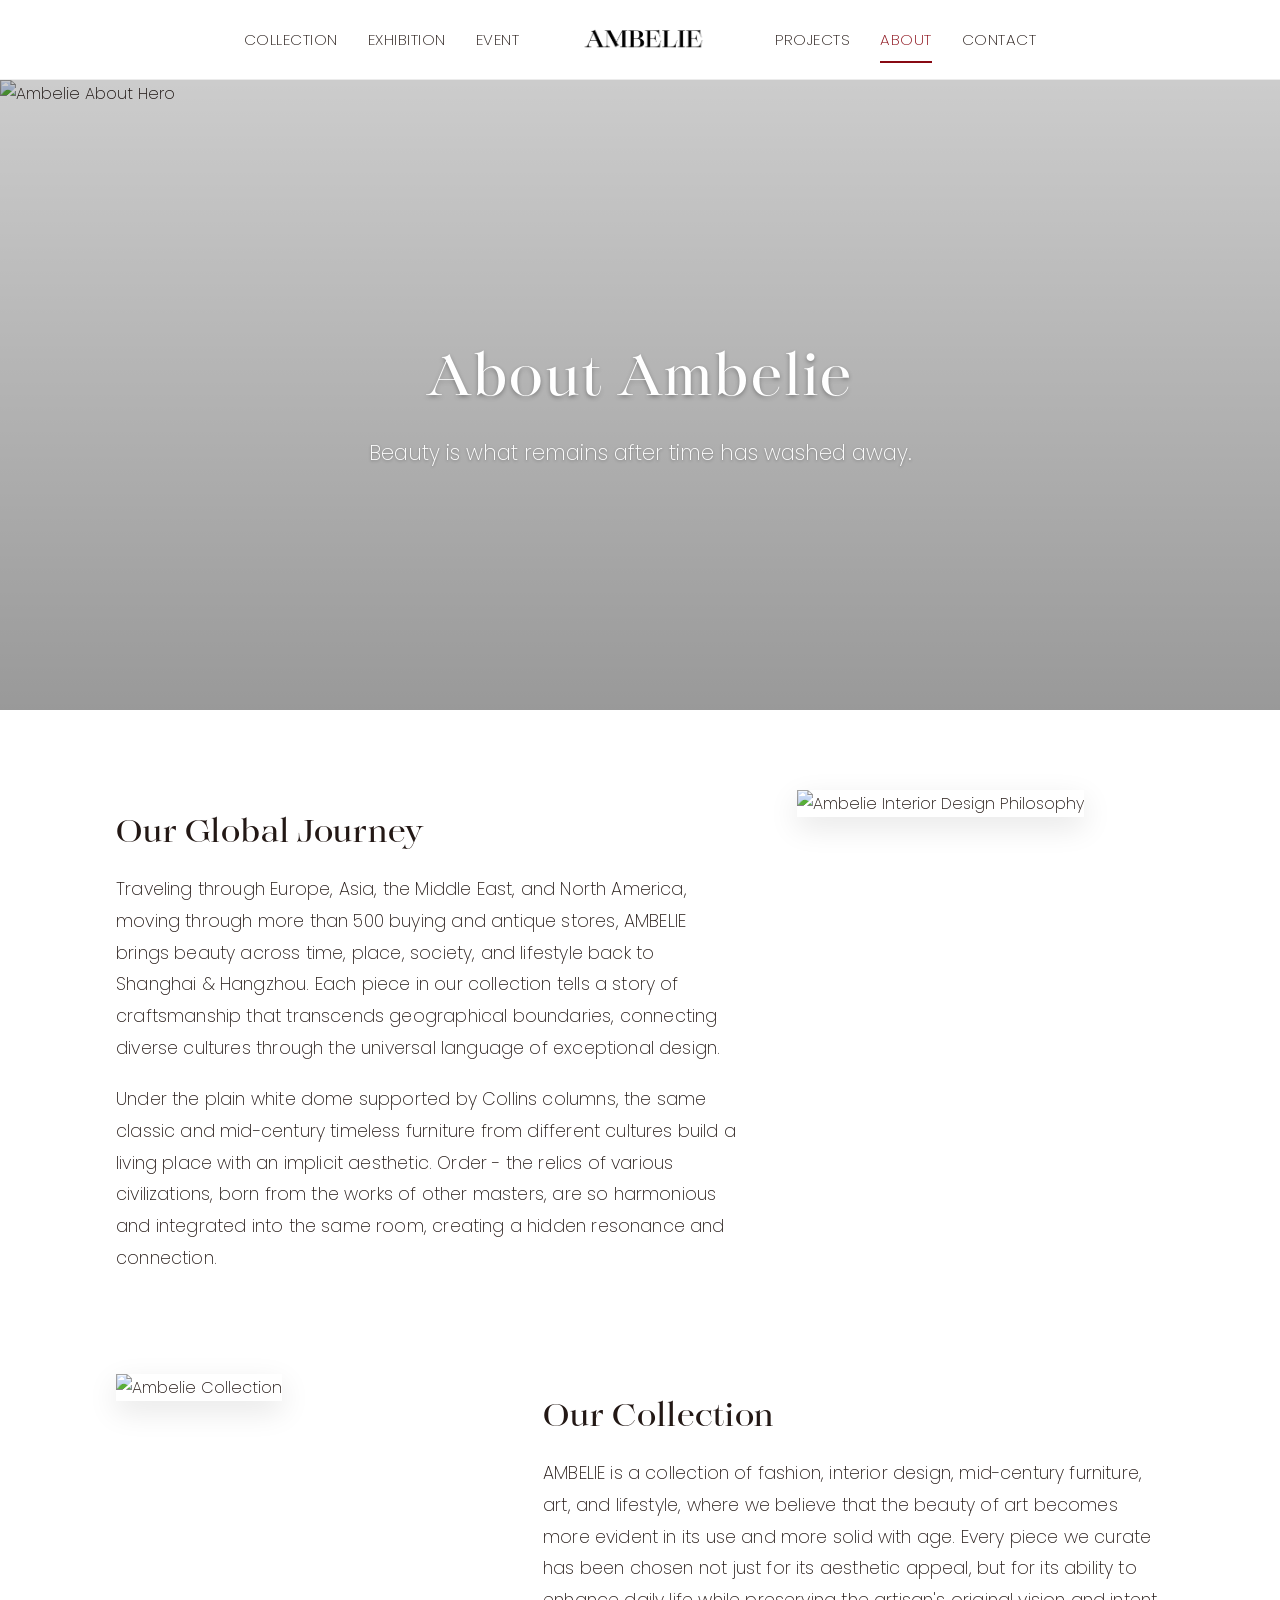
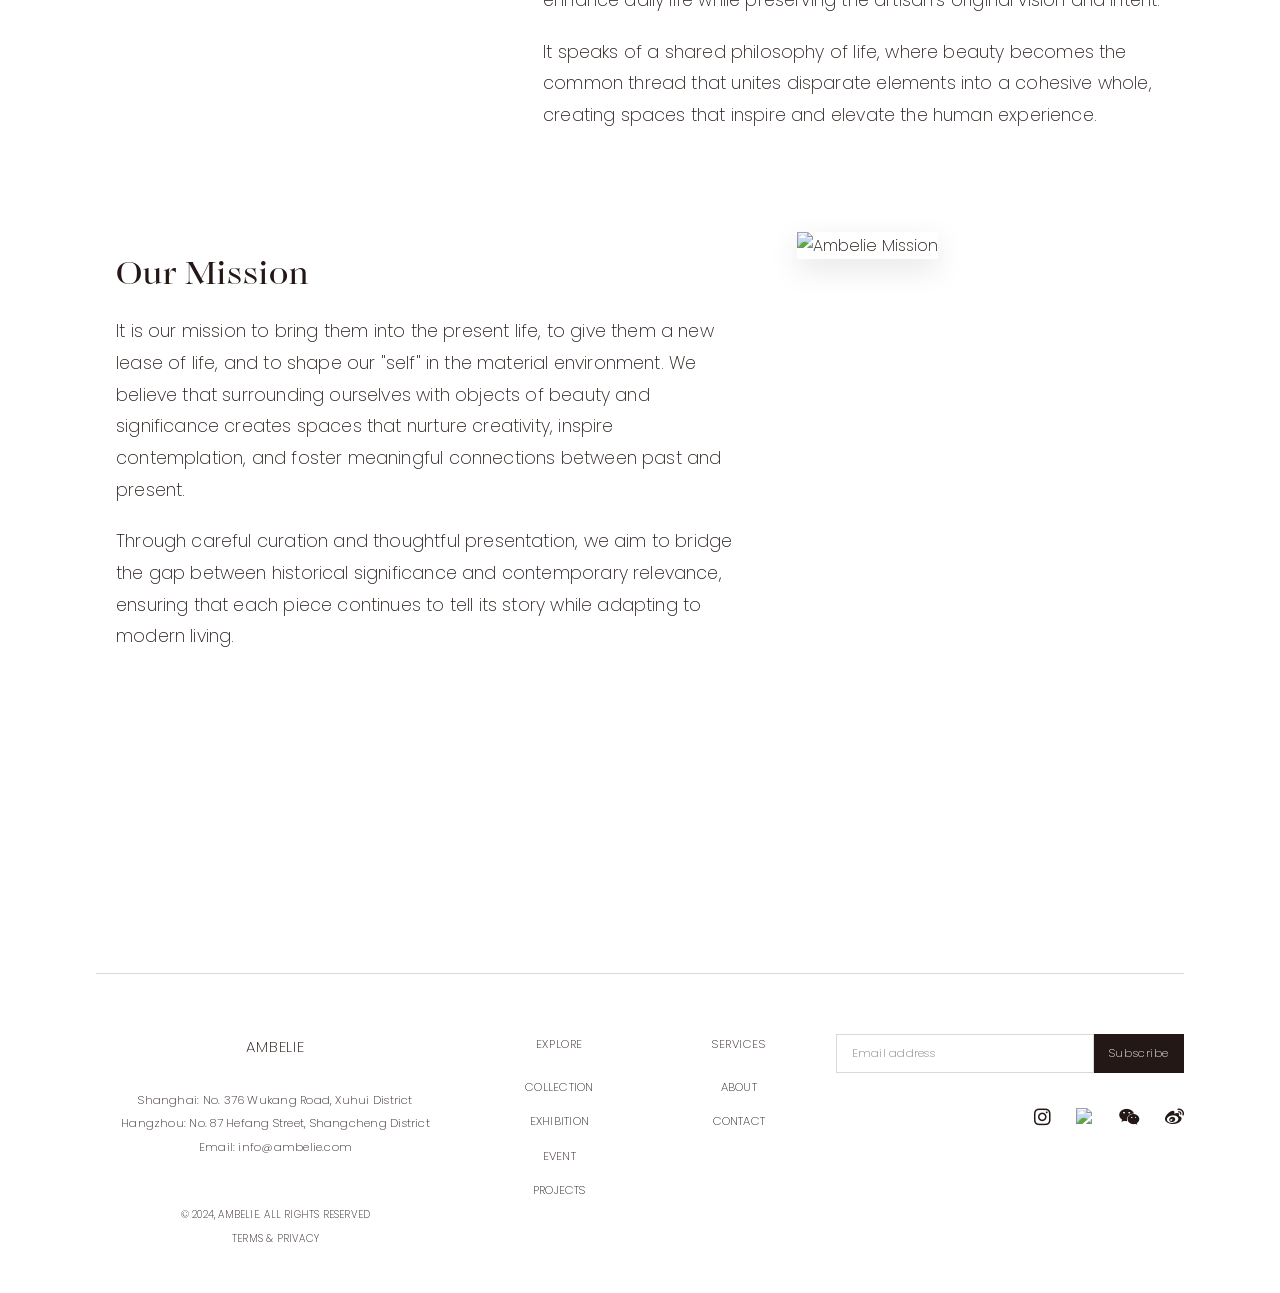
==== about.html @ dee850f3 "Add files via upload" ====
<!DOCTYPE html>
<html lang="en">
<head>
    <meta charset="UTF-8">
    <meta name="viewport" content="width=device-width, initial-scale=1.0">
    <title>Ambelie - About</title>
    <link rel="stylesheet" href="css/style.css?v=1.1.2">
    <link rel="stylesheet" href="https://cdnjs.cloudflare.com/ajax/libs/font-awesome/6.4.0/css/all.min.css">
</head>
<body>
    <header class="site-header">
        <nav class="main-navigation left-navigation">
            <ul>
                <li class="menu-item" data-target="collection-menu">
                    <a href="javascript:void(0)">COLLECTION</a>
                </li>
                <li class="menu-item">
                    <a href="exhibitions.html">EXHIBITION</a>
                </li>
                <li class="menu-item">
                    <a href="event.html">EVENT</a>
                </li>
            </ul>
        </nav>
        
        <div class="logo">
            <a href="index.html"><img src="assets/vi/Ambelie_VI_Logos.png" alt="Ambelie Logo"></a>
        </div>
        
        <nav class="main-navigation right-navigation">
            <ul>
                <li class="menu-item">
                    <a href="projects.html">PROJECTS</a>
                </li>
                <li class="menu-item active">
                    <a href="about.html">ABOUT</a>
                </li>
                <li class="menu-item">
                    <a href="contact.html">CONTACT</a>
                </li>
            </ul>
        </nav>
    </header>

    <!-- 全站下拉菜单区域 -->
    <div class="mega-menu-container">
        <!-- COLLECTION菜单 -->
        <div class="mega-menu" id="collection-menu">
            <!-- 添加一级菜单导航 -->
            <div class="primary-categories">
                <ul>
                    <li class="primary-category" data-category="asian-art">Asian art</li>
                    <li class="primary-category" data-category="antique">Antique</li>
                    <li class="primary-category" data-category="vintage">Vintage</li>
                    <li class="primary-category" data-category="designers">Designers</li>
                    <li class="primary-category" data-category="fashion">Fashion</li>
                    <li class="primary-category" data-category="brands">Cooperative Brands</li>
                </ul>
            </div>
            <div class="mega-menu-content">
                <!-- Asian art -->
                <div class="menu-section" data-section="asian-art">
                    <ul class="menu-links">
                        <li><a href="category/dividers.html">Dividers</a></li>
                        <li><a href="category/chairs.html">Chairs</a></li>
                        <li><a href="category/embroidery.html">Embroidery</a></li>
                        <li><a href="category/coffee-tables.html">Coffee tables</a></li>
                        <li><a href="category/tables.html">Tables</a></li>
                        <li><a href="category/cabinets.html">Cabinets</a></li>
                        <li><a href="category/lighting.html">Lighting</a></li>
                        <li><a href="category/others.html">Others</a></li>
                    </ul>
                </div>
                <!-- Antique -->
                <div class="menu-section" data-section="antique">
                    <ul class="menu-links">
                        <li><a href="category/dividers.html">Dividers</a></li>
                        <li><a href="category/chairs.html">Chairs</a></li>
                        <li><a href="category/sofas.html">Sofas</a></li>
                        <li><a href="category/coffee-tables.html">Coffee tables</a></li>
                        <li><a href="category/tables.html">Tables</a></li>
                        <li><a href="category/cabinets.html">Cabinets</a></li>
                        <li><a href="category/lighting.html">Lighting</a></li>
                        <li><a href="category/others.html">Others</a></li>
                    </ul>
                </div>
                <!-- Vintage -->
                <div class="menu-section" data-section="vintage">
                    <ul class="menu-links">
                        <li><a href="category/dividers.html">Dividers</a></li>
                        <li><a href="category/chairs.html">Chairs</a></li>
                        <li><a href="category/sofas.html">Sofas</a></li>
                        <li><a href="category/coffee-tables.html">Coffee tables</a></li>
                        <li><a href="category/tables.html">Tables</a></li>
                        <li><a href="category/cabinets.html">Cabinets</a></li>
                        <li><a href="category/lighting.html">Lighting</a></li>
                        <li><a href="category/others.html">Others</a></li>
                    </ul>
                </div>
                <!-- Designers -->
                <div class="menu-section" data-section="designers">
                    <ul class="menu-links">
                        <li><a href="category/dividers.html">Dividers</a></li>
                        <li><a href="category/chairs.html">Chairs</a></li>
                        <li><a href="category/sofas.html">Sofas</a></li>
                        <li><a href="category/coffee-tables.html">Coffee tables</a></li>
                        <li><a href="category/tables.html">Tables</a></li>
                        <li><a href="category/cabinets.html">Cabinets</a></li>
                        <li><a href="category/lighting.html">Lighting</a></li>
                        <li><a href="category/others.html">Others</a></li>
                    </ul>
                </div>
                <!-- Fashion -->
                <div class="menu-section" data-section="fashion">
                    <ul class="menu-links">
                        <li><a href="category/rent.html">Rent</a></li>
                        <li><a href="category/bottom.html">Bottom</a></li>
                        <li><a href="category/top.html">Top</a></li>
                        <li><a href="category/coats.html">Coats</a></li>
                        <li><a href="category/shoes.html">Shoes</a></li>
                        <li><a href="category/accessories.html">Accessories</a></li>
                        <li><a href="category/jackets.html">Jackets</a></li>
                        <li><a href="category/dress.html">Dress</a></li>
                        <li><a href="category/lifestyle.html">Lifestyle</a></li>
                        <li><a href="category/suit.html">Suit</a></li>
                    </ul>
                </div>
                <!-- Brands -->
                <div class="menu-section" data-section="brands">
                    <ul class="menu-links">
                        <li><a href="category/yamagiwa.html">Yamagiwa</a></li>
                        <li><a href="category/fortuny.html">Fortuny</a></li>
                        <li><a href="category/artempo.html">Artempo</a></li>
                        <li><a href="category/communs.html">Communs</a></li>
                        <li><a href="category/tba.html">T.ba</a></li>
                        <li><a href="category/archivio.html">ARCHIVIO</a></li>
                        <li><a href="category/tbc.html">TBC</a></li>
                    </ul>
                </div>
            </div>
        </div>
    </div>

    <main>
        <!-- 首图区域 -->
        <section class="about-hero-section">
            <div class="about-hero-image">
                <img src="assets/about_images/about_images-head.jpg" alt="Ambelie About Hero">
            </div>
            <div class="about-hero-overlay">
                <div class="about-hero-content">
                    <h1 class="about-hero-title animate-on-scroll">About Ambelie</h1>
                    <p class="about-hero-subtitle animate-on-scroll delay-200">Beauty is what remains after time has washed away.</p>
                </div>
            </div>
        </section>

        <!-- 正文内容区域 -->
        <section class="about-content-section">
            <div class="about-content-container">

                <!-- 第一段图文：左文右图 -->
                <div class="about-image-text-block left-text">
                    <div class="about-text-content animate-on-scroll slide-from-left">
                        <h2 class="about-section-title">Our Global Journey</h2>
                        <p class="about-paragraph">
                            Traveling through Europe, Asia, the Middle East, and North America, moving through more than 500 buying and antique stores, AMBELIE brings beauty across time, place, society, and lifestyle back to Shanghai & Hangzhou. Each piece in our collection tells a story of craftsmanship that transcends geographical boundaries, connecting diverse cultures through the universal language of exceptional design.
                        </p>
                        <p class="about-paragraph">
                            Under the plain white dome supported by Collins columns, the same classic and mid-century timeless furniture from different cultures build a living place with an implicit aesthetic. Order - the relics of various civilizations, born from the works of other masters, are so harmonious and integrated into the same room, creating a hidden resonance and connection.
                        </p>
                    </div>
                    <div class="about-image-content animate-on-scroll slide-from-right delay-200">
                        <img src="assets/about_images/about_images-1.jpg" alt="Ambelie Interior Design Philosophy">
                    </div>
                </div>

                <!-- 第二段图文：右文左图 -->
                <div class="about-image-text-block right-text">
                    <div class="about-text-content animate-on-scroll slide-from-right">
                        <h2 class="about-section-title">Our Collection</h2>
                        <p class="about-paragraph">
                            AMBELIE is a collection of fashion, interior design, mid-century furniture, art, and lifestyle, where we believe that the beauty of art becomes more evident in its use and more solid with age. Every piece we curate has been chosen not just for its aesthetic appeal, but for its ability to enhance daily life while preserving the artisan's original vision and intent.
                        </p>
                        <p class="about-paragraph">
                            It speaks of a shared philosophy of life, where beauty becomes the common thread that unites disparate elements into a cohesive whole, creating spaces that inspire and elevate the human experience.
                        </p>
                    </div>
                    <div class="about-image-content animate-on-scroll slide-from-left delay-200">
                        <img src="assets/about_images/about_images-2.jpg" alt="Ambelie Collection">
                    </div>
                </div>

                <!-- 第三段图文：左文右图 -->
                <div class="about-image-text-block left-text">
                    <div class="about-text-content animate-on-scroll slide-from-left">
                        <h2 class="about-section-title">Our Mission</h2>
                        <p class="about-paragraph">
                            It is our mission to bring them into the present life, to give them a new lease of life, and to shape our "self" in the material environment. We believe that surrounding ourselves with objects of beauty and significance creates spaces that nurture creativity, inspire contemplation, and foster meaningful connections between past and present.
                        </p>
                        <p class="about-paragraph">
                            Through careful curation and thoughtful presentation, we aim to bridge the gap between historical significance and contemporary relevance, ensuring that each piece continues to tell its story while adapting to modern living.
                        </p>
                    </div>
                    <div class="about-image-content animate-on-scroll slide-from-right delay-200">
                        <img src="assets/about_images/about_images-3.jpg" alt="Ambelie Mission">
                    </div>
                </div>

            </div>
        </section>
    </main>

    <footer class="site-footer">
        <div class="footer-divider"></div>
        <div class="footer-container">
            <div class="footer-left">
                <div class="footer-brand">AMBELIE</div>
                <div class="footer-address">
                    <p>Shanghai: No. 376 Wukang Road, Xuhui District</p>
                    <p>Hangzhou: No. 87 Hefang Street, Shangcheng District</p>
                    <p>Email: info@ambelie.com</p>
                </div>
                <div class="footer-copyright">© 2024, AMBELIE. ALL RIGHTS RESERVED</div>
                <div class="footer-terms">
                    <a href="terms.html">TERMS</a> & <a href="privacy.html">PRIVACY</a>
                </div>
            </div>
            
            <div class="footer-center">
                <div class="footer-links-group">
                    <h3>EXPLORE</h3>
                    <ul>
                        <li><a href="category/all.html">COLLECTION</a></li>
                        <li><a href="exhibitions.html">EXHIBITION</a></li>
                        <li><a href="event.html">EVENT</a></li>
                        <li><a href="projects.html">PROJECTS</a></li>
                    </ul>
                </div>
                <div class="footer-links-group">
                    <h3>SERVICES</h3>
                    <ul>
                        <li><a href="about.html">ABOUT</a></li>
                        <li><a href="contact.html">CONTACT</a></li>
                    </ul>
                </div>
            </div>
            
            <div class="footer-right">
                <form class="newsletter-form">
                    <input type="email" placeholder="Email address" required>
                    <button type="submit">Subscribe</button>
                </form>
                <div class="footer-social">
                    <a href="#" aria-label="Instagram"><i class="fab fa-instagram"></i></a>
                    <a href="#" aria-label="小红书" title="小红书官方账号"><img src="assets/vi/小红书-copy.png" alt="小红书" class="xiaohongshu-logo"></a>
                    <a href="#" aria-label="WeChat" title="请扫描二维码关注我们"><i class="fab fa-weixin"></i></a>
                    <a href="#" aria-label="Weibo"><i class="fab fa-weibo"></i></a>
                </div>
            </div>
        </div>
    </footer>

    <script src="js/script.js"></script>
</body>
</html>
---- css/style.css ----
/* Ambelie Main Stylesheet */
/* 移除Lato字体导入 */
/* @import url('https://fonts.googleapis.com/css2?family=Lato:wght@300;400;700&display=swap'); */

/* 添加Solena-Regular字体 */
@font-face {
    font-family: 'Solena-Regular';
    src: url('../fonts/Solena-Regular.otf') format('opentype');
    font-weight: normal;
    font-style: normal;
    font-display: swap;
}

/* 添加Poppins-ExtraLight字体 */
@font-face {
    font-family: 'Poppins-ExtraLight';
    src: url('../fonts/Poppins-ExtraLight.ttf') format('truetype');
    font-weight: normal;
    font-style: normal;
    font-display: swap;
}

:root {
    --brand-green: #7E7A20;
    --brand-red: #880913;
    --brand-cream: #F8EBD2;
    --brand-black: #231815;
    --text-light: #f8f8f8; /* Lighter text for dark backgrounds */
    --background-light: #ffffff;
    --background-cream-tint: rgba(248, 235, 210, 0.1); /* Subtle cream background */

    --font-heading: 'Solena-Regular', serif;
    --font-body: 'Poppins-ExtraLight', sans-serif;
}

/* Basic Reset (Optional but Recommended) */
body, h1, h2, h3, p, ul, li, a {
    margin: 0;
    padding: 0;
    box-sizing: border-box;
}

body {
    font-family: var(--font-body);
    line-height: 1.7;
    color: var(--brand-black);
    background-color: var(--background-light);
    -webkit-font-smoothing: antialiased;
    -moz-osx-font-smoothing: grayscale;
}

h1, h2, h3 {
    font-family: var(--font-heading);
    font-weight: 700;
    margin-bottom: 0.5em;
}

a {
    color: var(--brand-green);
    text-decoration: none;
    transition: color 0.3s ease;
}

a:hover {
    color: var(--brand-red);
}

/* Header Styles */
.site-header {
    padding: 20px 50px; /* To vertically center content in 80px */
    height: 80px; /* Desired height */
    display: flex;
    justify-content: center;
    align-items: center;
    /* MODIFIED: Initial state - transparent background, no border */
    background-color: transparent;
    border-bottom: none;
    position: fixed;
    top: 0;
    left: 0;
    right: 0;
    width: 100%;
    z-index: 1000;
    box-sizing: border-box;
    margin-bottom: 0; /* 确保没有底部边距 */
    transition: background-color 0.3s ease-in-out, border-bottom 0.3s ease-in-out, height 0.3s ease-in-out; /* Added background-color and border-bottom to transition */
}

/* MODIFIED: Scrolled state - white background, black logo, visible nav */
.site-header.scrolled {
    height: 80px; /* Desired height */
    padding: 20px 50px; /* To vertically center content in 80px */
    background-color: rgba(255, 255, 255, 0.9); /* White background when scrolled */
    border-bottom: 1px solid rgba(0, 0, 0, 0.08); /* Border when scrolled */
}

/* REMOVED: .site-header.scrolled:hover - as scrolled state is now persistently white */

/* MODIFIED: Navigation links should be visible and black when header is scrolled (white background) */
.site-header.scrolled .left-navigation,
.site-header.scrolled .right-navigation {
    opacity: 1;
    visibility: visible;
}

/* MODIFIED: Ensure when mega-menu is active, scrolled header remains white */
.site-header.scrolled.menu-active,
.mega-menu-container.active ~ .site-header.scrolled {
    background-color: rgba(255, 255, 255, 0.9) !important; 
    border-bottom: 1px solid rgba(0, 0, 0, 0.08) !important;
}

.logo {
    flex: 0 0 auto; /* 不伸缩 */
    display: flex;
    justify-content: center;
    align-items: center;
    margin: 0 60px; /* 增加左右边距 */
    transition: transform 0.3s ease-in-out;
}

/* 滚动状态下的logo样式 */
.site-header.scrolled .logo {
    background-color: transparent; /* 透明背景 */
    padding: 0; /* 移除内边距 */
    box-shadow: none; /* 移除阴影 */
}

/* 添加logo图片的样式，原本样式 */
.logo img {
    max-height: 40px;
    display: block;
    /* 移除之前的mix-blend-mode和filter属性 */
    filter: brightness(0) invert(1); /* Default to white logo */
    transition: filter 0.3s ease; 
}

/* MODIFIED: Scrolled logo color to black */
.site-header.scrolled .logo img {
    filter: brightness(0) !important; /* Black logo when scrolled with !important */
}

/* 白色logo类，用于JavaScript控制 */
.logo img.logo-white {
    filter: brightness(0) invert(1) !important; /* 强制使用白色 */
}

/* Logo探测器样式 */
.logo-position-detector {
    position: fixed;
    pointer-events: none;
    opacity: 0;
    z-index: -1;
}

/* 当logo经过深色背景时改变颜色 - 使用JavaScript进行控制 */

/* Navigation Styles */
.main-navigation {
    display: flex;
    align-items: center;
}

.left-navigation {
    flex: 0 0 auto; /* 不伸缩 */
    justify-content: flex-end; /* 靠右对齐 */
    margin-right: 0; /* 移除右边距 */
}

.right-navigation {
    flex: 0 0 auto; /* 不伸缩 */
    justify-content: flex-start; /* 靠左对齐 */
    margin-left: 0; /* 移除左边距 */
}

.main-navigation ul {
    list-style: none;
    display: flex;
    gap: 30px; /* 增加菜单项之间的间距 */
}

/* MODIFIED: Default navigation link color to white */
.main-navigation a {
    text-decoration: none;
    color: white; /* Default to white text */
    font-size: 0.95em;
    font-weight: 400;
    letter-spacing: 0.5px;
    padding-bottom: 5px;
    transition: color 0.3s ease;
    text-transform: uppercase;
}

/* MODIFIED: Scrolled navigation link color to black, hover/active to red */
.site-header.scrolled .main-navigation a {
    color: var(--brand-black); /* Black text when scrolled */
}

.site-header.scrolled .main-navigation a:hover, 
.site-header.scrolled .menu-item.active a {
    color: var(--brand-red); /* Red on hover/active when scrolled */
}

/* Keep hover/active red for initial transparent state too */
.main-navigation a:hover, 
.menu-item.active a {
    color: var(--brand-red); /* Red on hover/active for initial state (white text turning red) */
}

/* 活动菜单项的红色下划线 */
.menu-item.active a {
    position: relative;
}

.menu-item.active a::after {
    content: '';
    position: absolute;
    bottom: -8px;
    left: 0;
    width: 100%;
    height: 2px;
    background-color: var(--brand-red); /* Underline color remains red */
}

/* 添加悬停时的红色下划线 */
.menu-item a {
    position: relative;
}

.menu-item a::after {
    content: '';
    position: absolute;
    bottom: -8px;
    left: 0;
    width: 0;
    height: 2px;
    background-color: var(--brand-red);
    transition: width 0.3s ease;
}

.menu-item a:hover::after {
    width: 100%;
}

/* 全站大型下拉菜单样式 */
.mega-menu-container {
    position: fixed;
    top: 80px; /* Adjusted for 80px header height */
    left: 0;
    width: 100%;
    background-color: transparent; /* 改为透明背景 */
    z-index: 999;
    visibility: hidden;
    opacity: 0;
    /* transform: translateY(0); */ /* 修改：移除 transform 属性 */
    transition: opacity 0.4s cubic-bezier(0.19, 1, 0.22, 1), 
                visibility 0.4s cubic-bezier(0.19, 1, 0.22, 1), 
                /* transform 0.4s cubic-bezier(0.19, 1, 0.22, 1), */ /* 修改：移除 transform 过渡 */
                background-color 0.4s cubic-bezier(0.19, 1, 0.22, 1);
    border-top: none;
    border: none;
    margin-top: 0;
    padding-top: 0; /* 确保顶部没有内边距 */
    pointer-events: none;
    box-shadow: none; /* 移除阴影 */
}

/* 添加滚动状态下的mega-menu-container位置调整 */
.site-header.scrolled ~ .mega-menu-container {
    top: 80px; /* Adjusted for 80px header height */
}

/* 当mega-menu-container激活时的基本样式 */
.mega-menu-container.active {
    visibility: visible;
    opacity: 1;
    transform: translateY(0); /* 恢复：确保下拉动画正常 */
    pointer-events: auto;
}

/* 一级菜单区域样式 - 始终有白色背景 */
.primary-categories {
    width: 100%;
    padding: 20px 0;
    display: flex;
    justify-content: center;
    border-bottom: 1px solid rgba(0, 0, 0, 0.1);
    background-color: rgba(255, 255, 255, 0.9); /* 一级菜单始终有白色背景 */
    box-shadow: 0 2px 5px rgba(0, 0, 0, 0.03); /* 轻微阴影 */
    margin-top: 0; /* 确保没有顶部边距 */
}

/* 二级菜单内容区域 - 默认透明背景，修改为铺满屏幕 */
.mega-menu-content {
    box-sizing: border-box;
    display: flex;
    flex-wrap: wrap;
    justify-content: center;
    align-items: flex-start;
    /* padding: 20px 0; */ /* Adjusted padding for desired height */
    padding: 20px 0; /* Fine-tuned padding for secondary menu visual height */
    /* max-width: 1200px; */
    /* margin: 0 auto; */
}

/* 二级菜单内容的居中容器 */
.menu-section {
    display: none;
    flex: 1;
    width: 100%;
    max-width: 1200px; /* 最大宽度限制 */
    margin: 0 auto;
    padding: 0 20px; /* 添加左右内边距，确保内容不会紧贴屏幕边缘 */
    opacity: 0;
    transform: translateY(15px);
    transition: opacity 0.4s ease, transform 0.4s ease;
}

/* 只有当有一级菜单被激活时，二级菜单内容区域才有白色背景 */
.mega-menu-container.has-active-primary .mega-menu-content {
    background-color: rgba(255, 255, 255, 0.9);
    box-shadow: 0 5px 15px rgba(0, 0, 0, 0.05);
    /* width: 100vw; */ /* Removed */
    /* left: 0; */ /* Removed */
    /* right: 0; */ /* Removed */
    /* position: absolute; */ /* Removed */
    /* transform: translateX(-50%); */ /* 移除：不再需要水平居中变换 */
}

/* 移除边框线样式，完全删除 */
#menu-border-line {
    display: none !important; /* 强制隐藏，以防JS仍创建该元素 */
}

.mega-menu {
    display: none;
    padding: 0 0 15px; /* 修改：移除顶部10px的内边距 */
    width: 100%; /* 确保宽度占满容器 */
    opacity: 0; /* 初始状态透明 */
    transition: opacity 0.4s ease; /* 添加淡入效果 */
}

.mega-menu.active {
    display: block;
    opacity: 1; /* 显示时完全不透明 */
    animation: fadeIn 0.4s ease forwards; /* 添加淡入动画 */
}

/* 菜单内容淡入动画 */
@keyframes fadeIn {
    from {
        opacity: 0;
    }
    to {
        opacity: 1;
    }
}

/* 重复定义已注释掉，以避免覆盖前面的样式
.mega-menu-content {
    box-sizing: border-box;
    display: flex;
    flex-wrap: wrap;
    justify-content: center;
    align-items: flex-start;
    padding: 30px 0;
    max-width: 1200px;
    margin: 0 auto;
}
*/

/* 第一个菜单部分特别样式 - ANTIQUE */
/* .mega-menu-content .menu-section:first-child { */
    /* margin-left: 0; 确保第一个菜单部分无左边距 */
/* } */

.menu-section {
    display: none;
    flex: 1;
    width: 100%;
    max-width: 1000px;
    margin: 0 auto;
    padding: 0;
    opacity: 0;
    transform: translateY(15px);
    transition: opacity 0.4s ease, transform 0.4s ease;
}

/* 只有激活的菜单部分才显示 */
.menu-section.active {
    display: block;
    opacity: 1;
    transform: translateY(0);
    animation: fadeInSection 0.4s ease forwards;
}

@keyframes fadeInSection {
    from {
        opacity: 0;
        transform: translateY(15px);
    }
    to {
        opacity: 1;
        transform: translateY(0);
    }
}

/* 为每个菜单部分添加不同的动画延迟，创造交错效果 */
.menu-section:nth-child(1) {
    animation-delay: 0.05s;
}
.menu-section:nth-child(2) {
    animation-delay: 0.1s;
}
.menu-section:nth-child(3) {
    animation-delay: 0.15s;
}
.menu-section:nth-child(4) {
    animation-delay: 0.2s;
}

/* 菜单部分的淡入上移动画 */
@keyframes menuSectionFadeIn {
    from {
        opacity: 0;
        transform: translateY(15px);
    }
    to {
        opacity: 1;
        transform: translateY(0);
    }
}

.menu-section h2 {
    font-family: var(--font-body);
    font-size: 0.9em; /* 减小字号 */
    font-weight: 400;
    margin-bottom: 5px;
    color: var(--brand-black);
    padding-bottom: 8px;
    border: none !important; /* 强制确保没有边框 */
    border-bottom: none !important; /* 强制确保没有底部边框 */
    text-transform: uppercase;
    letter-spacing: 0.5px;
    text-align: left;
    box-shadow: none !important; /* 确保没有阴影 */
    background: transparent; /* 透明背景 */
}

/* 调整二级菜单链接，确保整体居中并添加动画效果 */
.menu-links {
    display: flex;
    flex-wrap: wrap;
    list-style: none;
    padding: 0;
    margin: 0;
    justify-content: center;
    gap: 40px;
    width: 100%;
    text-align: center;
}

/* 强制 Asian Art 二级菜单居中 */
.menu-section[data-section="asian-art"] .menu-links {
    justify-content: center !important; /* Adding !important to ensure override */
}

.menu-links li {
    margin: 0;
    opacity: 0; /* 初始透明 */
    transform: translateY(10px); /* 初始向下偏移 */
    transition: opacity 0.4s ease, transform 0.4s ease; /* 添加过渡效果 */
}

/* 为菜单链接项添加错落的动画延迟 */
.menu-links li:nth-child(1) { transition-delay: 0.05s; }
.menu-links li:nth-child(2) { transition-delay: 0.1s; }
.menu-links li:nth-child(3) { transition-delay: 0.15s; }
.menu-links li:nth-child(4) { transition-delay: 0.2s; }
.menu-links li:nth-child(5) { transition-delay: 0.25s; }
.menu-links li:nth-child(6) { transition-delay: 0.3s; }
.menu-links li:nth-child(7) { transition-delay: 0.35s; }
.menu-links li:nth-child(8) { transition-delay: 0.4s; }
.menu-links li:nth-child(9) { transition-delay: 0.45s; }
.menu-links li:nth-child(10) { transition-delay: 0.5s; }

/* 当菜单部分激活时，显示菜单项 */
.menu-section.active .menu-links li {
        opacity: 1;
    transform: translateY(0);
}

/* 二级菜单链接样式 */
.menu-links a {
    color: var(--brand-black);
    text-decoration: none;
    font-size: 0.95em;
    transition: color 0.3s ease;
    display: inline-block;
    position: relative;
    text-align: center;
}

.menu-links a:hover {
    color: var(--brand-red);
}

.menu-links a::after {
    content: '';
    position: absolute;
    bottom: -5px;
    left: 0;
    width: 0;
    height: 1px;
    background-color: var(--brand-red);
    transition: width 0.3s ease;
}

.menu-links a:hover::after {
    width: 100%;
}

.menu-image {
    flex: 1;
    max-width: 300px;
}

.menu-image h2 {
    font-family: var(--font-heading);
    font-size: 1.5em;
    font-weight: 400;
    margin-bottom: 20px;
    color: var(--brand-black);
    padding-bottom: 10px;
    border-bottom: 1px solid rgba(0, 0, 0, 0.08);
}

.menu-image-container {
    width: 100%;
    margin-bottom: 15px;
}

.menu-image-container img {
    width: 100%;
    height: auto;
    object-fit: cover;
}

.menu-image-caption {
    font-size: 0.9em;
    color: var(--brand-black);
}

/* User Account Styles */
.user-account {
    flex: 0 0 auto;
    margin-left: 20px;
    position: relative;
}

.user-button {
    display: flex;
    align-items: center;
}

.user-circle {
    width: 36px;
    height: 36px;
    border-radius: 50%;
    background-color: var(--brand-green);
    display: flex;
    align-items: center;
    justify-content: center;
    color: white;
    font-size: 18px;
    text-transform: uppercase;
    cursor: pointer;
    transition: background-color 0.3s ease;
}

.user-circle:hover {
    background-color: var(--brand-red);
}

/* Dropdown Menu Styling */
.has-dropdown {
    position: relative;
}

.dropdown-menu {
    position: absolute;
    top: 100%;
    left: 0;
    min-width: 200px;
    z-index: 1010;
    background-color: rgba(255, 255, 255, 0.95);
    box-shadow: 0 2px 10px rgba(0, 0, 0, 0.1);
    opacity: 0;
    visibility: hidden;
    transform: translateY(10px);
    transition: opacity 0.3s ease, visibility 0.3s ease, transform 0.3s ease;
    padding: 15px 0;
    margin-top: 5px;
    border-top: 1px solid rgba(0, 0, 0, 0.05);
}

/* 全宽下拉菜单样式 */
.fullwidth-dropdown {
    position: absolute;
    top: 100%;
    left: 0;
    right: 0;
    width: 100%;
    padding: 40px 50px;
    background-color: rgba(255, 255, 255, 0.98);
    box-shadow: 0 5px 15px rgba(0, 0, 0, 0.05);
    border-top: 1px solid rgba(0, 0, 0, 0.08);
    z-index: 1100; /* 确保在其他元素之上 */
}

/* 下拉菜单内容结构 */
.dropdown-content {
    display: flex;
    max-width: 1400px;
    margin: 0 auto;
}

/* 下拉菜单列样式 */
.dropdown-column {
    flex: 1;
    padding: 0 20px;
}

.dropdown-column h3 {
    font-family: var(--font-heading);
    font-size: 1.2em;
    font-weight: 400;
    margin-bottom: 15px;
    color: var(--brand-black);
    border-bottom: 1px solid rgba(0, 0, 0, 0.08);
    padding-bottom: 8px;
}

.dropdown-column ul {
    display: block;
    padding-left: 0;
}

.dropdown-column li {
    margin-bottom: 8px;
}

.dropdown-column a {
    font-size: 0.9em;
    padding: 5px 0;
    display: inline-block;
    border-bottom: none !important;
}

/* 图片栏样式 */
.dropdown-image {
    flex: 1;
    max-width: 300px;
}

.dropdown-image img {
    width: 100%;
    height: auto;
    object-fit: cover;
}

.dropdown-image-caption {
    font-size: 0.85em;
    margin-top: 8px;
    text-align: center;
}

/* 用户账户下拉菜单的特殊样式 */
.user-account .dropdown-menu.user-dropdown {
    right: 0 !important;
    left: auto !important;
    min-width: 120px !important;
    width: 72px !important;
    transform-origin: top right !important;
}

.user-account .dropdown-menu.user-dropdown ul {
    list-style-type: none !important;
}

.user-account .dropdown-menu.user-dropdown li a {
    text-align: right !important;
    padding-right: 15px !important;
    padding-left: 5px !important;
}

.has-dropdown:hover .dropdown-menu {
    opacity: 1;
    visibility: visible;
    transform: translateY(0);
}

.dropdown-menu ul {
    display: flex;
    flex-direction: column;
    gap: 0;
    padding: 0;
}

.dropdown-menu li {
    width: 100%;
}

.dropdown-menu a {
    display: block;
    padding: 10px 20px;
    font-size: 0.85em;
    border-bottom: none;
    transition: background-color 0.2s ease, color 0.2s ease;
}

.dropdown-menu a:hover {
    background-color: rgba(0, 0, 0, 0.03);
    border-bottom: none;
}

/* Add padding to main to account for fixed header */
main {
    padding-top: 0; /* 首页首屏为视频区时去除顶部空白 */
    display: flex;
    flex-direction: column;
    min-height: 100vh;
}

/* Hero Section */
.hero-section {
    text-align: center;
    margin-bottom: 0px;
    position: relative;
    margin-top: 0;
    height: 100vh;
    overflow: hidden;
}

/* 轮播图样式 */
.hero-slider {
    position: relative;
    width: 100%;
    height: 100%;
}

.hero-slide {
    position: absolute;
    top: 0;
    left: 0;
    width: 100%;
    height: 100%;
    background-size: cover;
    background-position: center center;
    opacity: 0;
    transition: opacity 1s ease-in-out;
    z-index: 1;
}

.hero-slide.active {
    opacity: 1;
    z-index: 2;
}

/* 保留之前的hero-content样式，用于如果需要在轮播上添加文字 */
.hero-content {
    position: absolute;
    bottom: 80px;
    left: 0;
    width: 100%;
    color: white;
    text-shadow: 0 1px 3px rgba(0,0,0,0.3);
    padding: 0 20px;
    z-index: 3; /* 确保内容在轮播图之上 */
}

.hero-content h1 {
    font-size: 3.5em;
    margin-bottom: 20px;
}

.hero-content p {
    font-size: 1.2em;
    max-width: 600px;
    margin: 0 auto 30px;
    line-height: 1.6;
}

.site-footer {
    padding: 50px; /* Increased padding */
    text-align: center;
    border-top: 1px solid rgba(0, 0, 0, 0.08); /* Subtle border */
    background-color: var(--background-light);
    color: var(--brand-black); 
    font-size: 0.85em;
    line-height: 1.8;
}

.footer-content p {
    margin-bottom: 15px;
}

.footer-navigation ul {
    list-style: none;
    padding: 0;
    display: flex;
    justify-content: center;
    gap: 25px; /* Increased gap */
}

.footer-navigation a {
    text-decoration: none;
    color: var(--brand-black);
    opacity: 0.7;
    transition: opacity 0.3s ease;
}

.footer-navigation a:hover {
    opacity: 1;
    color: var(--brand-red); /* Keep consistent hover */
}

/* General Section Heading */
.section-heading {
    text-align: center;
    font-family: var(--font-heading);
    font-size: 2.2em;
    color: var(--brand-black);
    margin: 40px auto 40px; /* 适当的上下边距，保持良好间距 */
}

/* Specific title for featured items if needed, can inherit from .section-heading */
.featured-items-title {
    /* margin-top is effectively handled by .hero-section margin-bottom */
}

/* Featured Collections Section */
.featured-collections {
    display: grid;
    grid-template-columns: repeat(4, 1fr); /* 4 columns */
    gap: 5px; /* 减小间距 */
    padding: 0; /* 移除内边距，让图片与屏幕边缘齐平 */
    width: 100%; /* 宽度100% */
    margin: 0 auto; /* 水平居中 */
    margin-top: 20px; /* 增加顶部边距，与首图区域分隔 */
    box-sizing: border-box; /* 确保内边距不增加总宽度 */
}

.collection-item {
    text-align: center;
    position: relative; /* 添加相对定位 */
}

.collection-link {
    display: block;
    text-decoration: none;
    color: white; /* 改为白色 */
    transition: transform 0.3s ease;
    position: relative; /* 添加相对定位 */
    overflow: hidden; /* 防止内容溢出 */
}

.collection-link:hover {
    transform: translateY(0); /* 移除上移效果 */
    box-shadow: none; /* 移除阴影 */
}

.collection-visual {
    height: 0;
    padding-bottom: 150%; /* 纵横比更高 */
    position: relative;
    margin-bottom: 0; /* 移除底部间距 */
    overflow: hidden;
    background-color: #f0f0f0;
}

/* 修改产品图片悬停效果 - 集合样式区域 */
.collection-image-wrapper {
    width: 100%;
    height: 100%;
    position: absolute;
    top: 0;
    left: 0;
    overflow: hidden;
}

.collection-image-wrapper img {
    width: 100%;
    height: 100%;
    object-fit: cover;
    object-position: center;
    transition: all 0.4s ease;
}

/* 添加悬停时图片切换效果 */
.collection-image-wrapper .hover-image {
    position: absolute;
    top: 0;
    left: 0;
    width: 100%;
    height: 100%;
    opacity: 0;
    object-fit: cover;
    transition: opacity 0.4s ease, filter 0.4s ease;
    z-index: 1;
    filter: brightness(0.7); /* 为切换后的图片添加变暗效果 */
}

.collection-link:hover .collection-image-wrapper .hover-image {
    opacity: 1;
}

/* 标题样式 - 居中显示，没有背景 */
.collection-title {
    position: absolute;
    top: 50%;
    left: 50%;
    transform: translate(-50%, -50%);
    color: white;
    font-family: var(--font-heading);
    font-size: 1.3em;
    font-weight: 400;
    opacity: 0; /* 默认隐藏 */
    transition: opacity 0.3s ease;
    z-index: 2;
    text-align: center;
    width: 100%;
    padding: 10px 0;
    text-shadow: 0 2px 4px rgba(0, 0, 0, 0.5); /* 添加文字阴影提高可读性 */
}

/* 悬停时主图变暗效果 */
.collection-link:hover .collection-image-wrapper img:not(.hover-image) {
    filter: brightness(0.7);
}

/* 悬停时显示标题 */
.collection-link:hover .collection-title {
    opacity: 1;
}

/* 横向展示模块图片切换效果 */
.horizontal-image-wrapper .hover-image {
    position: absolute;
    top: 0;
    left: 0;
    width: 100%;
    height: 100%;
    opacity: 0;
    object-fit: cover;
    transition: opacity 0.4s ease, filter 0.4s ease;
    z-index: 1;
    filter: brightness(0.7); /* 为切换后的图片添加变暗效果 */
}

.horizontal-link:hover .horizontal-image-wrapper .hover-image {
    opacity: 1;
}

/* 悬停时主图变暗效果 */
.horizontal-link:hover .horizontal-image-wrapper img:not(.hover-image) {
    filter: brightness(0.7);
}

/* Dividers */
.dividers-item .collection-visual {
    height: 0;
    padding-bottom: 133.3333%;
}
.dividers-item .collection-visual::before {
    background-image: url('../assets/images/Dividers-1.jpg');
}
.dividers-item .collection-visual::after {
    background-image: url('../assets/images/Dividers-2.jpg');
}
.dividers-item .collection-link:hover .collection-visual::before {
    opacity: 0;
}
.dividers-item .collection-link:hover .collection-visual::after {
    opacity: 1;
}

/* Chairs */
.chairs-item .collection-visual {
    height: 0;
    padding-bottom: 133.3333%;
}
.chairs-item .collection-visual::before {
    background-image: url('../assets/images/Chairs-1.jpg');
}
.chairs-item .collection-visual::after {
    background-image: url('../assets/images/Chairs-2.jpg');
}
.chairs-item .collection-link:hover .collection-visual::before {
    opacity: 0;
}
.chairs-item .collection-link:hover .collection-visual::after {
    opacity: 1;
}

/* Tables */
.tables-item .collection-visual {
    height: 0;
    padding-bottom: 133.3333%;
}
.tables-item .collection-visual::before {
    background-image: url('../assets/images/Tables-1.jpg');
}
.tables-item .collection-visual::after {
    background-image: url('../assets/images/Tables-2.jpg');
}
.tables-item .collection-link:hover .collection-visual::before {
    opacity: 0;
}
.tables-item .collection-link:hover .collection-visual::after {
    opacity: 1;
}

/* Coffee Tables */
.coffee-tables-item .collection-visual {
    height: 0;
    padding-bottom: 133.3333%;
}
.coffee-tables-item .collection-visual::before {
    background-image: url('../assets/images/Coffee Tables-1.jpg');
}
.coffee-tables-item .collection-visual::after {
    background-image: url('../assets/images/Coffee Tables-2.jpg');
}
.coffee-tables-item .collection-link:hover .collection-visual::before {
    opacity: 0;
}
.coffee-tables-item .collection-link:hover .collection-visual::after {
    opacity: 1;
}

/* Sofas */
.sofas-item .collection-visual {
    height: 0;
    padding-bottom: 133.3333%;
}
.sofas-item .collection-visual::before {
    background-image: url('../assets/images/sofas-1.jpg'); /* Note lowercase 's' */
}
.sofas-item .collection-visual::after {
    background-image: url('../assets/images/Sofas-2.jpg');
}
.sofas-item .collection-link:hover .collection-visual::before {
    opacity: 0;
}
.sofas-item .collection-link:hover .collection-visual::after {
    opacity: 1;
}

/* Cabinets */
.cabinets-item .collection-visual {
    height: 0;
    padding-bottom: 133.3333%;
}
.cabinets-item .collection-visual::before {
    background-image: url('../assets/images/Cabinets-1.jpg');
}
.cabinets-item .collection-visual::after {
    background-image: url('../assets/images/Cabinets-2.jpg');
}
.cabinets-item .collection-link:hover .collection-visual::before {
    opacity: 0;
}
.cabinets-item .collection-link:hover .collection-visual::after {
    opacity: 1;
}

/* Lighting */
.lighting-item .collection-visual {
    height: 0;
    padding-bottom: 133.3333%;
}
.lighting-item .collection-visual::before {
    background-image: url('../assets/images/Lighting-1.jpg');
}
.lighting-item .collection-visual::after {
    background-image: url('../assets/images/Lighting-2.jpg');
}
.lighting-item .collection-link:hover .collection-visual::before {
    opacity: 0;
}
.lighting-item .collection-link:hover .collection-visual::after {
    opacity: 1;
}

/* Decorative Objects */
.decorative-objects-item .collection-visual {
    height: 0;
    padding-bottom: 133.3333%;
}
.decorative-objects-item .collection-visual::before {
    background-image: url('../assets/images/Decorative Objects-1.jpg');
}
.decorative-objects-item .collection-visual::after {
    background-image: url('../assets/images/Decorative Objects-2.jpg');
}
.decorative-objects-item .collection-link:hover .collection-visual::before {
    opacity: 0;
}
.decorative-objects-item .collection-link:hover .collection-visual::after {
    opacity: 1;
}

/* Arts */
.arts-item .collection-visual {
    height: 0;
    padding-bottom: 133.3333%;
}
.arts-item .collection-visual::before {
    background-image: url('../assets/images/Arts-1.jpg');
}
.arts-item .collection-visual::after {
    background-image: url('../assets/images/Arts-2.jpg');
}
.arts-item .collection-link:hover .collection-visual::before {
    opacity: 0;
}
.arts-item .collection-link:hover .collection-visual::after {
    opacity: 1;
}

/* Fortuny */
.fortuny-item .collection-visual {
    height: 0;
    padding-bottom: 133.3333%;
}
.fortuny-item .collection-visual::before {
    background-image: url('../assets/images/Fortuny-1.jpg');
}
.fortuny-item .collection-visual::after {
    background-image: url('../assets/images/Fortuny-2.jpg');
}
.fortuny-item .collection-link:hover .collection-visual::before {
    opacity: 0;
}
.fortuny-item .collection-link:hover .collection-visual::after {
    opacity: 1;
}

/* Taliesin */
.taliesin-item .collection-visual {
    height: 0;
    padding-bottom: 133.3333%;
}
.taliesin-item .collection-visual::before {
    background-image: url('../assets/images/Taliesin-1.jpg');
}
.taliesin-item .collection-visual::after {
    background-image: url('../assets/images/Taliesin-2.jpg');
}
.taliesin-item .collection-link:hover .collection-visual::before {
    opacity: 0;
}
.taliesin-item .collection-link:hover .collection-visual::after {
    opacity: 1;
}

/* Others */
.others-item .collection-visual {
    height: 0;
    padding-bottom: 133.3333%;
}
.others-item .collection-visual::before {
    background-image: url('../assets/images/Others-1.jpg');
}
.others-item .collection-visual::after {
    background-image: url('../assets/images/Others--2.jpg'); /* Note double hyphen */
}
.others-item .collection-link:hover .collection-visual::before {
    opacity: 0;
}
.others-item .collection-link:hover .collection-visual::after {
    opacity: 1;
}

/* Image Preloading */
.preload-images {
    background-image: 
        url('../assets/images/Dividers-2.jpg'),
        url('../assets/images/Chairs-2.jpg'),
        url('../assets/images/Tables-2.jpg'),
        url('../assets/images/Coffee Tables-2.jpg'),
        url('../assets/images/Sofas-2.jpg'),
        url('../assets/images/Cabinets-2.jpg'),
        url('../assets/images/Lighting-2.jpg'),
        url('../assets/images/Decorative Objects-2.jpg'),
        url('../assets/images/Arts-2.jpg'),
        url('../assets/images/Fortuny-2.jpg'),
        url('../assets/images/Taliesin-2.jpg'),
        url('../assets/images/Others--2.jpg');
    /* These images will be fetched by the browser but not displayed here */
}

.collection-title {
    font-family: var(--font-heading);
    font-size: 1.2em; /* Further reduce for more items and portrait */
    font-weight: 400;
    margin-top: 10px; /* Adjust margin */
}

/* Exhibitions Section */
.exhibitions-section {
    background-color: var(--background-light); /* 移除绿色背景，改为白色背景 */
    padding: 60px 0 60px 0; /* 保持原有内边距 */
    position: relative; /* 添加相对定位，用于伪元素定位 */
}

/* 使用伪元素创建80%宽度的分隔线 */
.exhibitions-section::before {
    content: "";
    position: absolute;
    top: 0;
    left: 50%;
    transform: translateX(-50%); /* 水平居中 */
    width: 85%; /* 占屏幕宽度80% */
    height: 1px;
    background-color: rgba(0, 0, 0, 0.08); /* 淡灰色线条 */
}

/* 展览区内部容器 - 控制最大宽度和位置 */
.exhibitions-inner {
    max-width: 85%; /* 修改为与分隔线相同的宽度 */
    margin: 0 auto; /* 水平居中 */
    padding-left: 0; /* 移除左侧内边距 */
    position: relative; /* 相对定位，使按钮可以相对于此定位 */
}

/* 展览区标题样式 */
.exhibitions-title {
    color: var(--brand-black); /* 改为品牌黑色 */
    text-align: left; /* 文字左对齐 */
    font-size: 2em; /* 字体大小 */
    font-weight: 400; /* 字体粗细 */
    margin-left: 0; /* 左边距 */
    margin-bottom: 40px; /* 底部边距，与展览内容分隔 */
}

/* 展览画廊包装器 - 相对定位容器 */
.exhibitions-gallery-wrapper {
    position: relative; /* 相对定位，使按钮可以定位 */
}

/* 展览画廊 - 水平滚动容器 */
.exhibitions-gallery {
    display: flex; /* 弹性布局，使项目水平排列 */
    gap: 40px; /* 项目之间的间距 */
    overflow-x: auto; /* 水平方向可滚动 */
    scroll-behavior: smooth; /* 平滑滚动效果 */
    padding: 10px 0 20px 0; /* 添加上下内边距，为悬停效果留出空间 */
    scrollbar-width: none; /* Firefox隐藏滚动条 */
    margin-top: 10px; /* 顶部外边距，为悬停效果预留空间 */
}
/* Chrome/Safari隐藏滚动条 */
.exhibitions-gallery::-webkit-scrollbar {
    display: none;
}

/* 单个展览项目样式 */
.exhibition-item {
    background: none; /* 透明背景 */
    width: 300px; /* 固定宽度 */
    min-width: 300px; /* 最小宽度，防止压缩 */
    height: 450px; /* 固定高度 */   
    display: flex; /* 弹性布局 */
    flex-direction: column; /* 垂直排列内容 */
    align-items: flex-start; /* 内容左对齐 */
    position: relative; /* 相对定位 */
    overflow: visible; /* 允许内容溢出，以便悬停效果可见 */
}

/* 展览图片样式 */
.exhibition-item img {
    width: 100%; /* 宽度填满容器 */
    height: 400px; /* 固定高度 */
    object-fit: cover; /* 覆盖填充，保持比例裁剪 */
    display: block; /* 块级显示 */
    border-radius: 0; /* 无圆角 */
}

/* 展览图片标题/说明文字样式 */
.exhibition-caption {
    position: static; /* 静态定位，不浮动 */
    color: var(--brand-black); /* 改为品牌黑色 */
    font-size: 1em; /* 字体大小 */
    font-family: var(--font-body); /* 使用正文字体 */
    background: none; /* 无背景 */
    padding: 12px 0 0 0; /* 只有顶部内边距12px */
    box-sizing: border-box; /* 盒模型计算方式 */
    text-align: left; /* 文字左对齐 */
    font-weight: 400; /* 字体粗细 */
    letter-spacing: 0.02em; /* 字母间距 */
    text-shadow: none; /* 移除文字阴影效果 */
    width: 100%; /* 宽度100%，确保文字不会溢出 */
    overflow: visible; /* 溢出可见，不裁剪文字 */
    display: block; /* 块级显示 */
    height: auto; /* 高度自适应内容 */
    white-space: normal; /* 文字可以正常换行 */
}

/* 展览区"下一个"按钮样式 */
.exhibitions-next-btn {
    position: absolute; /* 绝对定位 */
    right: 20px; /* 右侧位置 */
    top: 50%; /* 垂直居中 */
    transform: translateY(-50%); /* 精确垂直居中 */
    background: rgba(255,255,255,0.85); /* 半透明白色背景 */
    border: none; /* 无边框 */
    border-radius: 50%; /* 圆形按钮 */
    width: 48px; /* 按钮宽度 */
    height: 48px; /* 按钮高度 */
    font-size: 2.2em; /* 字体大小(箭头符号) */
    color: var(--brand-black); /* 箭头颜色 */
    cursor: pointer; /* 鼠标指针样式 */
    box-shadow: 0 2px 8px rgba(0,0,0,0.10); /* 阴影效果 */
    display: flex; /* 弹性布局 */
    align-items: center; /* 垂直居中 */
    justify-content: center; /* 水平居中 */
    z-index: 2; /* 层级，确保在内容之上 */
    transition: background 0.2s; /* 背景色过渡效果 */
}
/* 按钮悬停效果 */
.exhibitions-next-btn:hover {
    background: #fff; /* 悬停时背景变为不透明白色 */
}

/* 展览链接样式 */
.exhibition-link {
    display: block;
    text-decoration: none;
    color: inherit;
    height: 100%;
    transition: transform 0.3s ease, opacity 0.3s ease;
}

/* 展览链接悬停效果 */
.exhibition-link:hover {
    transform: translateY(-8px);
    opacity: 0.9;
    position: relative; /* 添加相对定位 */
    z-index: 5; /* 提高悬停项目的层级 */
}

.exhibition-link:hover .exhibition-caption {
    color: var(--brand-red);
}

/* 展览图片悬停效果 */
.exhibition-link:hover img {
    box-shadow: 0 10px 20px rgba(0,0,0,0.1);
}

/* About Us Section */
.about-us-section {
    background-color: var(--brand-green);
    padding: 30px 0 40px; /* 增加内边距，让内容更加舒适 */
    color: #fff;
    position: relative; /* 添加相对定位 */
    overflow: visible; /* u4feeu6539u4e3avisibleuff0cu786eu4fddu5185u5bb9u4e0du88abu88c1u526a */
    margin-top: 0; /* 恢复正常边距 */
}

.about-us-inner {
    max-width: 85%;
    margin: 0 auto;
    text-align: center;
}

.about-us-title {
    color: #fff;
    margin-bottom: 30px; /* 增加标题下方的间距 */
    text-align: center;
    font-weight: 400;
    /* u5220u9664u91cdu590du7684opacityu548ctransformu5c5eu6027 */
}

.about-us-content {
    max-width: 950px;
    margin: 0 auto;
    font-family: var(--font-body);
    line-height: 1.8;
    font-weight: 300;
    letter-spacing: 0.02em;
    /* u5220u9664u91cdu590du7684opacityu548ctransformu5c5eu6027 */
}

.about-us-content p {
    margin-bottom: 20px; /* 增加段落间距，提高可读性 */
    /* u5220u9664u91cdu590du7684opacityu548ctransformu5c5eu6027 */
}

.about-logo {
    margin-top: 40px; /* 增加Logo上方的间距 */
    text-align: center;
    /* u5220u9664u91cdu590du7684opacityu548ctransformu5c5eu6027 */
}

.about-logo img {
    max-width: 260px;
    height: auto;
}

/* 产品分类页面样式 */
.category-header {
    max-width: 85%;
    margin: 0px auto 60px;
    text-align: center;
}

.category-title {
    font-family: var(--font-heading);
    font-size: 2.5em;
    font-weight: 400;
    color: var(--brand-black);
    margin-bottom: 20px;
}

.category-description {
    font-family: var(--font-body);
    font-size: 1.1em;
    line-height: 1.6;
    color: var(--brand-black);
    max-width: 800px;
    margin: 0 auto;
    font-weight: 300;
}

/* 产品网格布局 */
.product-grid {
    display: grid;
    grid-template-columns: repeat(4, 1fr);
    gap: 30px;
    max-width: 85%;
    margin: 0 auto 80px;
}

/* 产品项目样式 */
.product-item {
    position: relative;
}

.product-link {
    display: block;
    text-decoration: none;
    color: var(--brand-black);
    transition: transform 0.3s ease;
}

.product-link:hover {
    transform: translateY(-8px);
}

.product-image {
    position: relative;
    width: 100%;
    overflow: hidden;
    margin-bottom: 15px;
}

.product-image img {
    width: 100%;
    height: auto;
    aspect-ratio: 3/4;
    object-fit: cover;
    transition: transform 0.4s ease;
}

.product-link:hover .product-image img {
    transform: scale(1.03);
}

.product-info {
    padding: 5px 0;
}

.product-title {
    font-family: var(--font-heading);
    font-size: 1.2em;
    font-weight: 400;
    margin-bottom: 5px;
}

.product-period {
    font-family: var(--font-body);
    font-size: 0.9em;
    color: #666;
    margin-bottom: 10px;
}

.product-price {
    font-family: var(--font-body);
    font-weight: 500;
    color: var(--brand-green);
}

/* 产品图片悬停效果 - 屏风系列 */
/* 设置初始图片和悬停切换图片 */
[class*="divider-"] .product-image {
    position: relative;
    overflow: hidden;
}

/* 通用产品图片悬停效果 */
.product-image img {
    transition: transform 0.4s ease;
}

.product-link:hover .product-image img {
    transform: scale(1.03);
}

/* 定义各个屏风图片的悬停切换 */
.product-link[href="../product/divider-001.html"] .product-image img {
    content: url('../assets/images/1-1.jpg');
}
.product-link[href="../product/divider-001.html"]:hover .product-image img {
    content: url('../assets/images/1-2.jpg');
}

.product-link[href="../product/divider-002.html"] .product-image img {
    content: url('../assets/images/2-1.jpg');
}
.product-link[href="../product/divider-002.html"]:hover .product-image img {
    content: url('../assets/images/2-2.jpg');
}

.product-link[href="../product/divider-003.html"] .product-image img {
    content: url('../assets/images/3-1.jpg');
}
.product-link[href="../product/divider-003.html"]:hover .product-image img {
    content: url('../assets/images/3-2.jpg');
}

.product-link[href="../product/divider-004.html"] .product-image img {
    content: url('../assets/images/4-1.jpg');
}
.product-link[href="../product/divider-004.html"]:hover .product-image img {
    content: url('../assets/images/4-2.jpg');
}

.product-link[href="../product/divider-005.html"] .product-image img {
    content: url('../assets/images/5-1.jpg');
}
.product-link[href="../product/divider-005.html"]:hover .product-image img {
    content: url('../assets/images/5-2.jpg');
}

.product-link[href="../product/divider-006.html"] .product-image img {
    content: url('../assets/images/6-1.jpg');
}
.product-link[href="../product/divider-006.html"]:hover .product-image img {
    content: url('../assets/images/6-2.jpg');
}

.product-link[href="../product/divider-007.html"] .product-image img {
    content: url('../assets/images/7-1.jpg');
}
.product-link[href="../product/divider-007.html"]:hover .product-image img {
    content: url('../assets/images/7-2.jpg');
}

.product-link[href="../product/divider-008.html"] .product-image img {
    content: url('../assets/images/8-1.jpg');
}
.product-link[href="../product/divider-008.html"]:hover .product-image img {
    content: url('../assets/images/8-2.jpg');
}

.product-link[href="../product/divider-009.html"] .product-image img {
    content: url('../assets/images/9-1.jpg');
}
.product-link[href="../product/divider-009.html"]:hover .product-image img {
    content: url('../assets/images/9-2.jpg');
}

.product-link[href="../product/divider-010.html"] .product-image img {
    content: url('../assets/images/10-1.jpg');
}
.product-link[href="../product/divider-010.html"]:hover .product-image img {
    content: url('../assets/images/10-2.jpg');
}

.product-link[href="../product/divider-011.html"] .product-image img {
    content: url('../assets/images/11-1.jpg');
}
.product-link[href="../product/divider-011.html"]:hover .product-image img {
    content: url('../assets/images/11-2.jpg');
}

.product-link[href="../product/divider-012.html"] .product-image img {
    content: url('../assets/images/12-1.jpg');
}
.product-link[href="../product/divider-012.html"]:hover .product-image img {
    content: url('../assets/images/12-2.jpg');
}

.product-link[href="../product/divider-013.html"] .product-image img {
    content: url('../assets/images/13-1.jpg');
}
.product-link[href="../product/divider-013.html"]:hover .product-image img {
    content: url('../assets/images/13-2.jpg');
}

.product-link[href="../product/divider-014.html"] .product-image img {
    content: url('../assets/images/14-1.jpg');
}
.product-link[href="../product/divider-014.html"]:hover .product-image img {
    content: url('../assets/images/14-2.jpg');
}

.product-link[href="../product/divider-015.html"] .product-image img {
    content: url('../assets/images/15-1.jpg');
}
.product-link[href="../product/divider-015.html"]:hover .product-image img {
    content: url('../assets/images/15-2.jpg');
}

.product-link[href="../product/divider-016.html"] .product-image img {
    content: url('../assets/images/16-1.jpg');
}
.product-link[href="../product/divider-016.html"]:hover .product-image img {
    content: url('../assets/images/16-2.jpg');
}

.product-link[href="../product/divider-017.html"] .product-image img {
    content: url('../assets/images/17-1.jpg');
}
.product-link[href="../product/divider-017.html"]:hover .product-image img {
    content: url('../assets/images/17-2.jpg');
}

.product-link[href="../product/divider-018.html"] .product-image img {
    content: url('../assets/images/18-1.jpg');
}
.product-link[href="../product/divider-018.html"]:hover .product-image img {
    content: url('../assets/images/18-2.jpg');
}

.product-link[href="../product/divider-019.html"] .product-image img {
    content: url('../assets/images/19-1.jpg');
}
.product-link[href="../product/divider-019.html"]:hover .product-image img {
    content: url('../assets/images/19-2.jpg');
}

.product-link[href="../product/divider-020.html"] .product-image img {
    content: url('../assets/images/20-1.jpg');
}
.product-link[href="../product/divider-020.html"]:hover .product-image img {
    content: url('../assets/images/20-2.jpg');
}

/* 为新的详情页链接添加图片切换效果 */
.product-link[href="../product/divider-detail.html"] .product-image img {
    /* 保持默认的 src 属性指定的图片 */
    transition: content 0.3s ease-in-out;
}
.product-link[href="../product/divider-detail.html"]:hover .product-image img {
    /* 根据图片的 src 属性确定要显示的悬停图片 */
}

/* 为特定的详情页链接添加图片切换效果 */
.product-link[href="../product/divider-detail.html"] .product-image img[src="../assets/images/1-1.jpg"] {
    content: url('../assets/images/1-1.jpg');
}
.product-link[href="../product/divider-detail.html"]:hover .product-image img[src="../assets/images/1-1.jpg"] {
    content: url('../assets/images/1-2.jpg');
}

.product-link[href="../product/divider-detail.html"] .product-image img[src="../assets/images/2-1.jpg"] {
    content: url('../assets/images/2-1.jpg');
}
.product-link[href="../product/divider-detail.html"]:hover .product-image img[src="../assets/images/2-1.jpg"] {
    content: url('../assets/images/2-2.jpg');
}

.product-link[href="../product/divider-detail.html"] .product-image img[src="../assets/images/3-1.jpg"] {
    content: url('../assets/images/3-1.jpg');
}
.product-link[href="../product/divider-detail.html"]:hover .product-image img[src="../assets/images/3-1.jpg"] {
    content: url('../assets/images/3-2.jpg');
}

.product-link[href="../product/divider-detail.html"] .product-image img[src="../assets/images/4-1.jpg"] {
    content: url('../assets/images/4-1.jpg');
}
.product-link[href="../product/divider-detail.html"]:hover .product-image img[src="../assets/images/4-1.jpg"] {
    content: url('../assets/images/4-2.jpg');
}

.product-link[href="../product/divider-detail.html"] .product-image img[src="../assets/images/5-1.jpg"] {
    content: url('../assets/images/5-1.jpg');
}
.product-link[href="../product/divider-detail.html"]:hover .product-image img[src="../assets/images/5-1.jpg"] {
    content: url('../assets/images/5-2.jpg');
}

.product-link[href="../product/divider-detail.html"] .product-image img[src="../assets/images/6-1.jpg"] {
    content: url('../assets/images/6-1.jpg');
}
.product-link[href="../product/divider-detail.html"]:hover .product-image img[src="../assets/images/6-1.jpg"] {
    content: url('../assets/images/6-2.jpg');
}

.product-link[href="../product/divider-detail.html"] .product-image img[src="../assets/images/7-1.jpg"] {
    content: url('../assets/images/7-1.jpg');
}
.product-link[href="../product/divider-detail.html"]:hover .product-image img[src="../assets/images/7-1.jpg"] {
    content: url('../assets/images/7-2.jpg');
}

.product-link[href="../product/divider-detail.html"] .product-image img[src="../assets/images/8-1.jpg"] {
    content: url('../assets/images/8-1.jpg');
}
.product-link[href="../product/divider-detail.html"]:hover .product-image img[src="../assets/images/8-1.jpg"] {
    content: url('../assets/images/8-2.jpg');
}

.product-link[href="../product/divider-detail.html"] .product-image img[src="../assets/images/9-1.jpg"] {
    content: url('../assets/images/9-1.jpg');
}
.product-link[href="../product/divider-detail.html"]:hover .product-image img[src="../assets/images/9-1.jpg"] {
    content: url('../assets/images/9-2.jpg');
}

.product-link[href="../product/divider-detail.html"] .product-image img[src="../assets/images/10-1.jpg"] {
    content: url('../assets/images/10-1.jpg');
}
.product-link[href="../product/divider-detail.html"]:hover .product-image img[src="../assets/images/10-1.jpg"] {
    content: url('../assets/images/10-2.jpg');
}

.product-link[href="../product/divider-detail.html"] .product-image img[src="../assets/images/11-1.jpg"] {
    content: url('../assets/images/11-1.jpg');
}
.product-link[href="../product/divider-detail.html"]:hover .product-image img[src="../assets/images/11-1.jpg"] {
    content: url('../assets/images/11-2.jpg');
}

.product-link[href="../product/divider-detail.html"] .product-image img[src="../assets/images/12-1.jpg"] {
    content: url('../assets/images/12-1.jpg');
}
.product-link[href="../product/divider-detail.html"]:hover .product-image img[src="../assets/images/12-1.jpg"] {
    content: url('../assets/images/12-2.jpg');
}

.product-link[href="../product/divider-detail.html"] .product-image img[src="../assets/images/13-1.jpg"] {
    content: url('../assets/images/13-1.jpg');
}
.product-link[href="../product/divider-detail.html"]:hover .product-image img[src="../assets/images/13-1.jpg"] {
    content: url('../assets/images/13-2.jpg');
}

.product-link[href="../product/divider-detail.html"] .product-image img[src="../assets/images/14-1.jpg"] {
    content: url('../assets/images/14-1.jpg');
}
.product-link[href="../product/divider-detail.html"]:hover .product-image img[src="../assets/images/14-1.jpg"] {
    content: url('../assets/images/14-2.jpg');
}

.product-link[href="../product/divider-detail.html"] .product-image img[src="../assets/images/15-1.jpg"] {
    content: url('../assets/images/15-1.jpg');
}
.product-link[href="../product/divider-detail.html"]:hover .product-image img[src="../assets/images/15-1.jpg"] {
    content: url('../assets/images/15-2.jpg');
}

.product-link[href="../product/divider-detail.html"] .product-image img[src="../assets/images/16-1.jpg"] {
    content: url('../assets/images/16-1.jpg');
}
.product-link[href="../product/divider-detail.html"]:hover .product-image img[src="../assets/images/16-1.jpg"] {
    content: url('../assets/images/16-2.jpg');
}

.product-link[href="../product/divider-detail.html"] .product-image img[src="../assets/images/17-1.jpg"] {
    content: url('../assets/images/17-1.jpg');
}
.product-link[href="../product/divider-detail.html"]:hover .product-image img[src="../assets/images/17-1.jpg"] {
    content: url('../assets/images/17-2.jpg');
}

.product-link[href="../product/divider-detail.html"] .product-image img[src="../assets/images/18-1.jpg"] {
    content: url('../assets/images/18-1.jpg');
}
.product-link[href="../product/divider-detail.html"]:hover .product-image img[src="../assets/images/18-1.jpg"] {
    content: url('../assets/images/18-2.jpg');
}

.product-link[href="../product/divider-detail.html"] .product-image img[src="../assets/images/19-1.jpg"] {
    content: url('../assets/images/19-1.jpg');
}
.product-link[href="../product/divider-detail.html"]:hover .product-image img[src="../assets/images/19-1.jpg"] {
    content: url('../assets/images/19-2.jpg');
}

.product-link[href="../product/divider-detail.html"] .product-image img[src="../assets/images/20-1.jpg"] {
    content: url('../assets/images/20-1.jpg');
}
.product-link[href="../product/divider-detail.html"]:hover .product-image img[src="../assets/images/20-1.jpg"] {
    content: url('../assets/images/20-2.jpg');
}

/* 添加向下滚动按钮样式 */
.scroll-down-btn {
    position: absolute;
    bottom: 30px;
    left: 50%;
    transform: translateX(-50%);
    width: 40px;
    height: 40px;
    border-radius: 50%;
    background-color: rgba(255, 255, 255, 0.2);
    display: flex;
    justify-content: center;
    align-items: center;
    cursor: pointer;
    transition: all 0.3s ease;
    animation: bounce 2s infinite;
    border: none;
    outline: none;
    color: white;
    font-size: 24px;
    backdrop-filter: blur(4px);
}

.scroll-down-btn:hover {
    background-color: rgba(255, 255, 255, 0.4);
}

@keyframes bounce {
    0%, 20%, 50%, 80%, 100% {
        transform: translateX(-50%) translateY(0);
    }
    40% {
        transform: translateX(-50%) translateY(-10px);
    }
    60% {
        transform: translateX(-50%) translateY(-5px);
    }
}

/* 横版展示模块 */
.featured-horizontal {
    display: grid;
    grid-template-columns: 1fr 1fr; /* 两列布局 */
    gap: 5px; /* 保持与上方竖版模块相同的间距 */
    width: 100%;
    margin: 5px auto 0; /* 与上方模块保持一致的间距 */
    box-sizing: border-box;
}

.horizontal-item {
    position: relative;
    text-align: center;
    overflow: hidden;
}

.horizontal-link {
    display: block;
    text-decoration: none;
    color: white;
    position: relative;
    overflow: hidden;
    transition: transform 0.3s ease;
}

.horizontal-visual {
    height: 0;
    padding-bottom: 56.25%; /* 16:9比例 */
    position: relative;
    overflow: hidden;
    background-color: #f0f0f0;
}

.horizontal-image-wrapper {
    width: 100%;
    height: 100%;
    position: absolute;
    top: 0;
    left: 0;
    overflow: hidden;
}

.horizontal-image-wrapper img {
    width: 100%;
    height: 100%;
    object-fit: cover;
    object-position: center;
    transition: filter 0.3s ease, transform 0.3s ease;
}

.horizontal-title {
    position: absolute;
    top: 50%;
    left: 50%;
    transform: translate(-50%, -50%);
    color: white;
    font-family: var(--font-heading);
    font-size: 1.5em;
    font-weight: 400;
    opacity: 0;
    transition: opacity 0.3s ease;
    z-index: 2;
    text-align: center;
    width: 100%;
    padding: 10px 0;
    text-shadow: 0 2px 4px rgba(0, 0, 0, 0.5);
}

.horizontal-link:hover .horizontal-image-wrapper img {
    transform: scale(1.05);
    filter: brightness(0.7);
}

.horizontal-link:hover .horizontal-title {
    opacity: 1;
}

/* u4ea4u9519u5f0fu5c55u89c8u533au57df - u65b0u8bbeu8ba1 */
.exhibitions-asymmetric {
    width: 100%;
    max-width: 100%; /* 改为100%，让图片与屏幕左侧对齐 */
    margin: -40px 0 40px; /* 修改顶部边距，让Current部分上移更多 */
    padding: 0; /* 移除所有内边距 */
    box-sizing: border-box;
}

.exhibitions-row {
    display: flex;
    margin-bottom: 120px;
    /* height: 480px;  改为min-height，避免内容溢出重叠 */
    min-height: 480px;
    max-width: 85%;
    margin-left: 7.5%;
    margin-right: 7.5%;
}

/* u7b2cu4e00u884cu5e03u5c40 - u5de6u5927u56feu53f3u6587u5b57 */
.exhibitions-row.first-row .exhibition-main-image {
    flex: 0 0 65%; /* u5927u56feu5360u636e65%u5bbdu5ea6 */
    margin-right: 40px; /* u4e0eu53f3u4fa7u533au57dfu7684u95f4u8ddd */
    position: relative;
    overflow: hidden;
}

.exhibitions-row.first-row .exhibition-content {
    flex: 1; /* u53f3u4fa7u533au57dfu5360u636eu5269u4f59u7a7au95f4 */
    display: flex;
    flex-direction: column;
    justify-content: flex-start; /* u6539u4e3au9876u90e8u5bf9u9f50 */
    padding-right: 20px; /* u6dfbu52a0u53f3u4fa7u5185u8fb9u8ddd */
}

.exhibition-text {
    margin-top: 0; /* u786eu4fddu6587u5b57u533au57dfu4eceu9876u90e8u5f00u59cb */
}

/* u7b2cu4e8cu884cu5e03u5c40 - u53cdu5411u6392u5217 */
.exhibitions-row.second-row {
    flex-direction: row-reverse; /* u53cdu5411u6392u5217 */
    margin-bottom: 20px; /* 保持适当的底部间距 */
}

.exhibitions-row.second-row .exhibition-main-image {
    flex: 0 0 65%; /* u5927u56feu5360u636e65%u5bbdu5ea6 */
    margin-left: 40px; /* u4e0eu5de6u4fa7u533au57dfu7684u95f4u8ddd */
    position: relative;
    overflow: hidden;
}

.exhibitions-row.second-row .exhibition-content {
    flex: 1; /* u5de6u4fa7u533au57dfu5360u636eu5269u4f59u7a7au95f4 */
    display: flex;
    flex-direction: column;
    justify-content: flex-start; /* u6539u4e3au9876u90e8u5bf9u9f50 */
    padding-left: 20px; /* u6dfbu52a0u5de6u4fa7u5185u8fb9u8ddd */
}

/* u56feu7247u5bb9u5668u6837u5f0f */
.exhibition-image-container {
    width: 100%;
    height: 100%;
    position: relative;
    overflow: hidden;
}

.exhibition-image-container img {
    width: 100%;
    height: 100%;
    object-fit: cover;
    object-position: center;
    transition: transform 0.6s ease;
}

/* u6587u5b57u533au57dfu6837u5f0f */
.exhibition-title {
    font-family: var(--font-heading);
    font-size: 1.8em;
    font-weight: 400;
    margin-bottom: 15px;
    color: var(--brand-black);
    opacity: 0;
    transform: translateY(30px);
    transition: opacity 0.8s cubic-bezier(0.19, 1, 0.22, 1), 
                transform 0.8s cubic-bezier(0.19, 1, 0.22, 1);
}

.exhibition-date {
    font-family: var(--font-body);
    font-size: 0.9em;
    color: #777;
    margin-bottom: 15px;
    letter-spacing: 0.5px;
    opacity: 0;
    transform: translateY(30px);
    transition: opacity 0.8s cubic-bezier(0.19, 1, 0.22, 1), 
                transform 0.8s cubic-bezier(0.19, 1, 0.22, 1);
}

.exhibition-description {
    font-family: var(--font-body);
    line-height: 1.6;
    margin-bottom: 10px;
    opacity: 0;
    transform: translateY(30px);
    transition: opacity 0.8s cubic-bezier(0.19, 1, 0.22, 1), 
                transform 0.8s cubic-bezier(0.19, 1, 0.22, 1);
}

/* u5faeu5999u7684u60acu505cu6548u679c */
.exhibition-image-container:hover img {
    transform: scale(1.03); /* u8f7bu5faeu653eu5927 */
}

/* u67e5u770bu66f4u591au6309u94ae */
.view-more-link {
    display: inline-block;
    font-family: var(--font-body);
    font-size: 0.9em;
    color: var(--brand-black);
    margin-top: 20px;
    border-bottom: 1px solid var(--brand-black);
    padding-bottom: 2px;
    transition: all 0.3s ease;
    opacity: 0;
    transform: translateY(30px);
    transition: opacity 0.8s cubic-bezier(0.19, 1, 0.22, 1), 
                transform 0.8s cubic-bezier(0.19, 1, 0.22, 1);
}

.view-more-link:hover {
    color: var(--brand-red);
    border-color: var(--brand-red);
}

/* u54cdu5e94u5f0fu8c03u6574 */
@media (max-width: 1200px) {
    .exhibitions-row {
        height: auto;
    }
    
    .exhibitions-row.first-row .exhibition-main-image,
    .exhibitions-row.second-row .exhibition-main-image {
        flex: 0 0 55%;
    }
}

@media (max-width: 768px) {
    .exhibitions-row,
    .exhibitions-row.second-row {
        flex-direction: column;
        height: auto;
        margin-bottom: 60px;
    }
    
    .exhibitions-row.first-row .exhibition-main-image,
    .exhibitions-row.second-row .exhibition-main-image {
        flex: none;
        width: 100%;
        height: 300px;
        margin: 0 0 30px 0;
    }
    
    .exhibition-small-image {
        height: 150px;
    }
}

/* 添加动画效果的通用类 */
.animate-on-scroll {
    opacity: 0;
    transform: translateY(30px);
    transition: opacity 0.6s cubic-bezier(0.19, 1, 0.22, 1), 
                transform 0.6s cubic-bezier(0.19, 1, 0.22, 1);
    will-change: opacity, transform; /* 性能优化 */
}

.animate-on-scroll.animated {
    opacity: 1;
    transform: translateY(0);
}

/* 用于错开出现时间的类 - 更短的延迟 */
.delay-100 { transition-delay: 0.05s; }
.delay-200 { transition-delay: 0.1s; }
.delay-300 { transition-delay: 0.15s; }
.delay-400 { transition-delay: 0.2s; }
.delay-500 { transition-delay: 0.25s; }

/* 展览区动画修改 */
.exhibitions-asymmetric {
    width: 100%;
    max-width: 100%; /* 改为100%，让图片与屏幕左侧对齐 */
    margin: -40px 0 40px; /* 修改顶部边距，让Current部分上移更多 */
    padding: 0; /* 移除所有内边距 */
    box-sizing: border-box;
}

/* 特定区域的动画调整 */
.exhibitions-row .exhibition-main-image,
.exhibitions-row .exhibition-content,
.exhibition-title,
.exhibition-date,
.exhibition-description,
.view-more-link {
    opacity: 0;
    transform: translateY(30px);
    transition: opacity 0.8s cubic-bezier(0.19, 1, 0.22, 1), 
                transform 0.8s cubic-bezier(0.19, 1, 0.22, 1);
}

.exhibitions-row .exhibition-main-image.animated,
.exhibitions-row .exhibition-content.animated,
.exhibition-title.animated,
.exhibition-date.animated,
.exhibition-description.animated,
.view-more-link.animated {
    opacity: 1;
    transform: translateY(0);
}

/* 延迟时间设置，创造错落有致的动画效果 - 更短的延迟 */
.exhibition-title { transition-delay: 0.05s; }
.exhibition-date { transition-delay: 0.1s; }
.exhibition-description { transition-delay: 0.15s; }
.view-more-link { transition-delay: 0.2s; }

/* About Us区域的动画修改 */
.about-us-title,
.about-us-content p,
.about-logo {
    opacity: 0;
    transform: translateY(30px);
    transition: opacity 0.8s cubic-bezier(0.19, 1, 0.22, 1), 
                transform 0.8s cubic-bezier(0.19, 1, 0.22, 1);
}

.about-us-title.animated,
.about-us-content p.animated,
.about-logo.animated {
    opacity: 1 !important; /* u4f7fu7528!importantu786eu4fddu8986u76d6u4efbu4f55u51b2u7a81u7684u6837u5f0f */
    transform: translateY(0) !important;
    visibility: visible !important; /* u786eu4fddu5143u7d20u53efu89c1 */
}

/* About Us区域延迟设置 - 使用更短的延迟 */
.about-us-title { transition-delay: 0.05s; }
.about-us-content p:nth-child(1) { transition-delay: 0.1s; }
.about-us-content p:nth-child(2) { transition-delay: 0.15s; }
.about-logo { transition-delay: 0.2s; }

/* 添加左右滑入效果 */
.slide-from-left {
    opacity: 0;
    transform: translateX(-50px);
    transition: opacity 0.8s cubic-bezier(0.19, 1, 0.22, 1), 
                transform 0.8s cubic-bezier(0.19, 1, 0.22, 1);
}

.slide-from-right {
    opacity: 0;
    transform: translateX(50px);
    transition: opacity 0.8s cubic-bezier(0.19, 1, 0.22, 1), 
                transform 0.8s cubic-bezier(0.19, 1, 0.22, 1);
}

.slide-from-left.animated,
.slide-from-right.animated {
    opacity: 1;
    transform: translateX(0);
}

/* 新品上线区域样式 */
.new-arrivals-section {
    max-width: 85%;
    margin: 60px auto 40px;
    padding: 0;
    background-color: var(--background-cream-tint);
    padding: 40px;
}

.new-arrivals-header {
    display: flex;
    justify-content: space-between;
    align-items: baseline;
    margin-bottom: 0px; /* 减少底部边距 */
}

.new-arrivals-header h2 {
    font-family: var(--font-heading);
    font-size: 1.6em; /* 恢复原来的字号 */
    font-weight: 400;
    color: var(--brand-black);
    margin: 0;
}

/* See More链接样式 */
.see-more-link {
    display: inline-block;
    font-family: var(--font-body);
    font-size: 0.9em;
    color: var(--brand-black);
    text-decoration: none;
    margin-bottom: 25px; /* 减少底部边距，向上移动 */
    margin-top: 5px; /* 增加顶部边距，确保与标题之间有适当间距 */
    border-bottom: 1px solid var(--brand-black);
    padding-bottom: 2px;
    transition: color 0.3s ease, border-color 0.3s ease;
}

.see-more-link:hover {
    color: var(--brand-red);
    border-color: var(--brand-red);
}

.new-arrivals-grid {
    display: grid;
    grid-template-columns: repeat(4, 1fr);
    gap: 30px;
    margin-top: 20px; /* 增加顶部边距，让图片与标题之间有更多距离 */
}

/* 产品图片切换效果 */
.new-arrivals-section .product-image {
    position: relative;
    width: 100%;
    overflow: hidden;
    margin-bottom: 8px; /* 减少底部边距，使文字向上移动 */
}

.new-arrivals-section .product-info {
    padding: 0; /* 移除内边距 */
}

.new-arrivals-section .product-title {
    font-size: 1em; /* 减小产品标题字号 */
    margin-bottom: 3px; /* 减少底部边距 */
}

.new-arrivals-section .product-period {
    font-size: 0.85em; /* 减小产品时期字号 */
    color: #666;
}

/* 恢复产品图片样式 */
.new-arrivals-section .product-image img {
    width: 100%;
    height: auto;
    aspect-ratio: 3/4;
    object-fit: cover;
    transition: transform 0.4s ease, filter 0.4s ease;
}

.new-arrivals-section .product-image .hover-image {
    position: absolute;
    top: 0;
    left: 0;
    width: 100%;
    height: 100%;
    opacity: 0;
    object-fit: cover;
    transition: opacity 0.4s ease, filter 0.4s ease;
    z-index: 1;
    filter: brightness(0.7); /* 为切换后的图片添加变暗效果 */
}

.new-arrivals-section .product-link:hover .product-image .hover-image {
    opacity: 1;
}

.new-arrivals-section .product-link:hover .product-image img:not(.hover-image) {
    filter: brightness(0.7);
}

/* 响应式调整 */
@media (max-width: 1200px) {
    .new-arrivals-grid {
        grid-template-columns: repeat(3, 1fr);
    }
}

@media (max-width: 900px) {
    .new-arrivals-grid {
        grid-template-columns: repeat(2, 1fr);
    }
}

@media (max-width: 600px) {
    .new-arrivals-grid {
        grid-template-columns: 1fr;
    }
}

/* 门店预约区域样式 */
.store-locations {
    margin-top: 80px;
    margin-bottom: 60px;
    padding: 0;
    max-width: 85%; /* 设置为90%宽度，两侧留有一定边距 */
    margin-left: auto; /* 自动边距使内容居中 */
    margin-right: auto; /* 自动边距使内容居中 */
}

/* 调整第一行和第二行之间的间隔 */
.store-locations .exhibitions-row.first-row {
    margin-bottom: 80px; /* 减小间隔，使两个门店信息更加紧凑 */
}

/* 调整行布局 */
.store-locations .exhibitions-row {
    display: flex;
    align-items: flex-start;
}

/* 第一行：上海店 - 左图右文 */
.store-locations .first-row .exhibition-main-image {
    flex: 0 0 70%; /* 增加图片区域宽度 */
}

.store-locations .first-row .exhibition-content {
    flex: 0 0 30%; /* 减少文字区域宽度 */
    padding-left: 30px; /* 减少左内边距 */
    padding-right: 0; /* 移除右内边距 */
}

/* 第二行：杭州店和展览 - 左文右图，文字与图片左对齐 */
.store-locations .second-row,
.exhibitions-asymmetric .second-row {
    flex-direction: row-reverse; /* 反向排列 */
}

.store-locations .second-row .exhibition-main-image,
.exhibitions-asymmetric .second-row .exhibition-main-image {
    flex: 0 0 70%; /* 增加图片区域宽度 */
}

.store-locations .second-row .exhibition-content,
.exhibitions-asymmetric .second-row .exhibition-content {
    flex: 0 0 30%; /* 减少文字区域宽度 */
    padding-right: 30px; /* 减少右内边距 */
    padding-left: 0; /* 移除左内边距 */
    position: relative; /* 添加相对定位 */
    left: 3.5%; /* 向左移动文字区域 */
}

/* 使展览页与首页门店展示区样式一致 */
.store-locations .exhibition-title,
.exhibitions-asymmetric .exhibition-title {
    font-size: 1.8em;
    margin-bottom: 15px;
    letter-spacing: 0.05em;
    font-weight: 400;
}

.store-locations .store-address,
.exhibitions-asymmetric .store-address {
    font-size: 0.95em;
    font-family: var(--font-body);
    font-weight: 500;
    margin-bottom: 10px;
    color: var(--brand-green);
}

.store-locations .exhibition-date,
.exhibitions-asymmetric .exhibition-date {
    font-size: 0.9em;
    font-weight: 400;
    margin-bottom: 20px;
    color: #666;
}

.store-locations .exhibition-description,
.exhibitions-asymmetric .exhibition-description {
    font-size: 0.9em;
    line-height: 1.7;
    margin-bottom: 25px;
    max-width: 90%;
}

.store-locations .view-more-link,
.exhibitions-asymmetric .view-more-link {
    display: inline-block;
    padding: 8px 25px;
    border: 1px solid var(--brand-black);
    background-color: transparent;
    color: var(--brand-black);
    font-family: var(--font-body);
    font-size: 0.85em;
    text-decoration: none;
    transition: all 0.3s ease;
    margin-top: 10px;
    position: relative;
    overflow: hidden;
    z-index: 1;
}

.store-locations .view-more-link::before,
.exhibitions-asymmetric .view-more-link::before {
    content: '';
    position: absolute;
    top: 0;
    left: 0;
    width: 0;
    height: 100%;
    background-color: var(--brand-black);
    transition: width 0.3s ease;
    z-index: -1;
}

.store-locations .view-more-link:hover,
.exhibitions-asymmetric .view-more-link:hover {
    color: white;
    border-color: var(--brand-black);
}

.store-locations .view-more-link:hover::before,
.exhibitions-asymmetric .view-more-link:hover::before {
    width: 100%;
}

/* 调整图片容器样式，确保图片完整显示 */
.store-locations .exhibition-image-container {
    width: 100%; /* 使用容器完整宽度 */
    height: 0;
    padding-bottom: 50%; /* 恢复到原来的2:1比例 */
    overflow: hidden;
    position: relative;
}

/* 调整按钮样式 */
.store-locations .view-more-link {
    display: inline-block;
    padding: 8px 25px; /* 减小按钮尺寸 */
    border: 1px solid var(--brand-black);
    background-color: transparent;
    color: var(--brand-black);
    font-family: var(--font-body);
    font-size: 0.85em; /* 减小按钮文字 */
    text-decoration: none;
    transition: all 0.3s ease;
    margin-top: 10px;
}

.store-locations .exhibition-image-container img {
    position: absolute;
    top: 0;
    left: 0;
    width: 100%;
    height: 100%;
    object-fit: cover; /* 确保图片覆盖整个区域 */
    transform: scale(1.02); /* 轻微放大图片 */
    transition: transform 0.5s ease; /* 添加过渡效果 */
}

/* 添加图片悬停效果 */
.store-locations .exhibition-image-container:hover img {
    transform: scale(1.05); /* 悬停时进一步放大 */
}

.store-locations .view-more-link:hover {
    background-color: var(--brand-black);
    color: white;
    border-color: var(--brand-black);
}

/* 全屏展览区样式 */
.fullscreen-exhibition {
    width: 100%;
    height: 100vh; /* 全屏高度 */
    background-image: url('../assets/images/exhibition-bg.jpg'); /* 需要添加相应的背景图片 */
    background-size: cover;
    background-position: center;
    background-attachment: fixed; /* 固定背景，产生视差效果 */
    position: relative;
    margin: 80px 0; /* 上下边距 */
}

.exhibition-overlay {
    position: absolute;
    top: 0;
    left: 0;
    width: 100%;
    height: 100%;
    background-color: rgba(0, 0, 0, 0.4); /* 半透明黑色遮罩 */
    display: flex;
    flex-direction: column;
    justify-content: center;
    align-items: center;
    text-align: center;
    color: white;
}

.exhibition-slogan {
    font-family: var(--font-heading);
    font-size: 3rem; /* 减小字号 */
    font-weight: 400;
    letter-spacing: 0.12em; /* 增大字间距 */
    margin-bottom: 40px;
    max-width: 80%;
    text-shadow: 0 2px 4px rgba(0, 0, 0, 0.3);
}

.exhibition-button {
    display: inline-block;
    padding: 12px 35px;
    background-color: transparent;
    color: white;
    border: 1px solid white;
    font-family: var(--font-body);
    font-size: 1rem;
    letter-spacing: 0.05em;
    text-decoration: none;
    transition: all 0.3s ease;
    position: relative;
    overflow: hidden;
    z-index: 1;
}

.exhibition-button::before {
    content: '';
    position: absolute;
    top: 0;
    left: 0;
    width: 0;
    height: 100%;
    background-color: white;
    transition: width 0.5s ease;
    z-index: -1;
}

.exhibition-button:hover {
    color: black;
}

.exhibition-button:hover::before {
    width: 100%;
}

/* 响应式调整 */
@media (max-width: 768px) {
    .exhibition-slogan {
        font-size: 2.5rem;
    }
}

@media (max-width: 480px) {
    .exhibition-slogan {
        font-size: 2rem;
    }
    
    .exhibition-button {
        padding: 10px 25px;
    }
}

/* 产品分类展示区样式 */
.category-showcase-section {
    max-width: 85%;
    margin: 80px auto 40px;
    padding: 0;
    position: relative;
}

.category-showcase-section .section-header {
    text-align: left;
    margin-bottom: 10px;
}

.category-showcase-section .section-heading {
    text-align: left;
    margin-bottom: 5px;
    font-family: var(--font-heading);
    font-size: 1.6em; /* 减小字号与新品上架区域保持一致 */
    font-weight: 400;
    color: var(--brand-black);
}

.category-showcase-section .see-more-link {
    margin-bottom: 30px;
}

.category-showcase-grid {
    display: grid;
    grid-template-columns: repeat(4, 1fr);
    gap: 30px;
    margin-bottom: 40px;
    margin-top: 20px; /* 增加与标题的距离 */
}

.category-showcase-section .product-item {
    position: relative;
}

.category-showcase-section .product-link {
    display: block;
    text-decoration: none;
    color: var(--brand-black);
    transition: transform 0.3s ease;
}

.category-showcase-section .product-link:hover {
    transform: translateY(-8px);
}

.category-showcase-section .product-link:hover .product-title {
    color: var(--brand-red); /* 悬停时文字变红色 */
}

.category-showcase-section .product-image {
    position: relative;
    width: 100%;
    overflow: hidden;
    margin-bottom: 8px; /* 减少底部边距，使文字向上移动 */
}

.category-showcase-section .product-image img {
    width: 100%;
    height: auto;
    aspect-ratio: 3/4;
    object-fit: cover;
    transition: all 0.4s ease;
}

.category-showcase-section .product-image .hover-image {
    position: absolute;
    top: 0;
    left: 0;
    width: 100%;
    height: 100%;
    opacity: 0;
    object-fit: cover;
    transition: opacity 0.4s ease;
    z-index: 1;
}

.category-showcase-section .product-link:hover .product-image .hover-image {
    opacity: 1;
}

.category-showcase-section .product-info {
    padding: 0;
}

.category-showcase-section .product-title {
    font-size: 1em;
    margin-bottom: 3px;
    transition: color 0.3s ease; /* 添加颜色过渡效果 */
}

.category-showcase-section .product-period {
    font-size: 0.85em;
    color: #666;
}

/* 横版展示区域样式 */
.featured-categories {
    display: grid;
    grid-template-columns: repeat(2, 1fr);
    gap: 30px;
    margin-top: 30px; /* 增加与上方网格的距离 */
}

.featured-categories .featured-item .wide-image {
    aspect-ratio: 16/9;
}

.featured-categories .featured-item .wide-image img {
    aspect-ratio: 16/9;
}

/* 响应式调整 */
@media (max-width: 1200px) {
    .category-showcase-grid {
        grid-template-columns: repeat(3, 1fr);
    }
}

@media (max-width: 900px) {
    .category-showcase-grid {
        grid-template-columns: repeat(2, 1fr);
    }
    
    .featured-categories {
        grid-template-columns: 1fr;
    }
}

@media (max-width: 600px) {
    .category-showcase-grid {
        grid-template-columns: 1fr;
    }
}

/* 扩展页脚样式 */
.site-footer {
    background-color: var(--background-light);
    color: var(--brand-black);
    font-family: var(--font-body);
    padding: 60px 0 40px;
    margin-top: 80px;
    border-top: none; /* 删除多余的顶部边框 */
}

.footer-divider {
    height: 1px;
    background-color: rgba(0, 0, 0, 0.15);
    max-width: 85%;
    margin: 0 auto 60px;
}

.footer-container {
    display: flex;
    justify-content: space-between;
    max-width: 85%;
    margin: 0 auto;
    padding: 0;
}

.footer-left {
    flex: 0 0 33%;
}

.footer-brand {
    font-family: var(--font-body);
    font-size: 1.1em;
    font-weight: 400;
    margin-bottom: 30px;
    letter-spacing: 0.05em;
}

.footer-address {
    margin-bottom: 50px;
    line-height: 1.6;
}

.footer-address p {
    font-size: 0.85em;
    margin-bottom: 5px;
    letter-spacing: 0.02em;
}

.footer-copyright, .footer-terms {
    font-size: 0.75em;
    margin-bottom: 5px;
    letter-spacing: 0.02em;
}

.footer-terms a {
    color: var(--brand-black);
    text-decoration: none;
}

.footer-terms a:hover {
    color: var(--brand-red);
}

.footer-center {
    flex: 0 0 33%;
    display: flex;
    justify-content: space-around;
}

.footer-links-group h3 {
    font-family: var(--font-body);
    font-size: 0.85em;
    font-weight: 400;
    margin-bottom: 20px;
    letter-spacing: 0.05em;
}

.footer-links-group ul {
    list-style: none;
    padding: 0;
    margin: 0;
}

.footer-links-group li {
    margin-bottom: 10px;
}

.footer-links-group a {
    color: var(--brand-black);
    text-decoration: none;
    font-size: 0.85em;
    letter-spacing: 0.02em;
    transition: color 0.3s ease;
}

.footer-links-group a:hover {
    color: var(--brand-red);
}

.footer-right {
    flex: 0 0 25%;
    display: flex;
    flex-direction: column;
    align-items: flex-end;
}

.newsletter-form {
    display: flex;
    margin-bottom: 30px;
    width: 100%;
}

.newsletter-form input {
    flex: 1;
    padding: 10px 15px;
    border: 1px solid rgba(0, 0, 0, 0.15);
    font-family: var(--font-body);
    font-size: 0.85em;
    letter-spacing: 0.02em;
}

.newsletter-form button {
    background-color: var(--brand-black);
    color: white;
    border: none;
    padding: 0 15px;
    cursor: pointer;
    font-family: var(--font-body);
    font-size: 0.85em;
    letter-spacing: 0.05em;
    transition: background-color 0.3s ease;
}

.newsletter-form button:hover {
    background-color: var(--brand-red);
}

.footer-social {
    display: flex;
    gap: 25px; /* 增加图标之间的间距 */
    margin-top: 5px; /* 添加顶部边距 */
}

.footer-social a {
    color: var(--brand-black);
    font-size: 1.4em; /* 增加图标尺寸 */
    transition: color 0.3s ease, transform 0.3s ease; /* 添加变换过渡效果 */
    display: flex; /* 使用flex布局使图标居中 */
    align-items: center; /* 垂直居中 */
    justify-content: center; /* 水平居中 */
}

.footer-social a:hover {
    color: var(--brand-red);
    transform: scale(1.15); /* 悬停时图标略微放大 */
}

/* 小红书图标特殊样式 */
.footer-social a[aria-label="小红书"] i {
    color: #FF2442; /* 小红书品牌红色 */
}

.footer-social a[aria-label="小红书"]:hover i {
    color: #E91E63; /* 悬停时稍微深一点的红色 */
}

/* 页脚响应式样式 */
@media (max-width: 992px) {
    .footer-container {
        flex-direction: column;
    }
    
    .footer-left, .footer-center, .footer-right {
        flex: 0 0 100%;
        margin-bottom: 40px;
    }
    
    .footer-right {
        align-items: flex-start;
    }
    
    .newsletter-form {
        max-width: 100%;
    }
}

@media (max-width: 768px) {
    .footer-center {
        flex-direction: column;
    }
    
    .footer-links-group {
        margin-bottom: 30px;
    }
}

/* 展览页面样式 */
.page-header {
    padding: 0px 0 5px; /* 减少顶部内边距，将标题向上移动更多 */
    text-align: left; /* 改为左对齐 */
    background-color: var(--background-light);
    max-width: 85%; /* 添加最大宽度 */
    margin-left: 7.5%; /* 改为左对齐，不居中 */
    margin-right: auto;
    padding-left: 0; /* 移除左侧内边距 */
}

.page-title {
    font-family: var(--font-heading);
    font-size: 2em; /* 减小字号 */
    font-weight: normal;
    color: var(--brand-black);
    letter-spacing: 2px;
    margin-bottom: 0; /* 移除底部边距 */
    text-align: left; /* 确保左对齐 */
}

/* Current展览部分的样式调整 */
.exhibitions-asymmetric {
    width: 100%;
    max-width: 100%; /* 改为100%，让图片与屏幕左侧对齐 */
    margin: -10px 0 10px; /* 修改顶部边距，让Current部分上移更多 */
    padding: 0; /* 移除所有内边距 */
    box-sizing: border-box;
}

.section-container {
    position: relative;
    width: 100%;
    margin-bottom: 25px; /* 减少底部边距 */
    max-width: 85%; /* 设置容器宽度 */
    margin-left: 7.5%; /* 左侧边距，确保与图片左边缘对齐 */
    margin-right: auto;
    padding-right: 0; /* 移除右侧内边距 */
}

.exhibitions-asymmetric .section-heading {
    text-align: left; /* 改为左对齐 */
    margin-bottom: 30px; /* 减少底部边距 */
    font-family: var(--font-body);
    font-weight: 300;
    font-size: 1.2em;
    letter-spacing: 2px;
    position: relative; /* 为添加线条做准备 */
    display: inline-block; /* 使宽度适应内容 */
    padding-right: 30px; /* 为右侧线条留出空间 */
}

/* 添加CURRENT右侧的细线 */
.exhibitions-asymmetric .section-heading::after {
    content: "";
    position: absolute;
    top: 50%;
    left: calc(100% + 20px); /* 从标题文本右侧开始 */
    width: calc(85vw - 100% - 40px); /* 计算剩余宽度减去边距 */
    height: 0.4px; /* 减小线条高度，使其更细 */
    background-color: rgba(0, 0, 0, 0.3); /* 调整颜色，使其更淡 */
    transform: translateY(-50%);
}

/* Past展览部分的样式调整 */
.past-exhibitions-section {
    margin-top: 60px; /* 增加顶部边距，向下移动 */
    padding-top: 0; /* 减少顶部内边距 */
    border-top: none; /* 移除上边框，消除多余细线 */
    margin-left: 7.5%; /* 左侧边距，确保与图片左边缘对齐 */
    margin-right: 7.5%;
    background-color: transparent; /* 取消淡黄色背景 */
    padding: 0; /* 移除内边距 */
}

/* 确保past部分的图片比例适中 */
.past-exhibitions-section .product-image img {
    width: 100%;
    height: auto;
    aspect-ratio: 1/1; /* 方形图片 */
    object-fit: cover;
    transition: transform 0.4s ease;
}

/* 确保产品信息与图片间隔合适 */
.past-exhibitions-section .product-info {
    padding: 0;
    margin-top: -5px; /* 使用负的外边距而不是负的内边距 */
    text-align: left;
}

.past-exhibitions-section .product-title {
    font-size: 1em;
    margin-bottom: 5px;
    font-weight: 400;
    letter-spacing: 0.02em;
}

.past-exhibitions-section .product-period {
    font-size: 0.85em;
    color: var(--brand-green);
    margin-bottom: 5px;
}

.past-exhibitions-section .exhibition-date {
    font-size: 0.85em;
    color: #666;
    margin-top: 5px;
}

/* 添加新的标题容器，与Current部分保持一致 */
.past-exhibitions-section .section-container {
    position: relative;
    width: 100%;
    margin-bottom: 25px; /* 减少底部边距 */
    max-width: 100%; /* 设置容器宽度 */
    margin-left: 0; /* 左侧边距 */
    margin-right: auto;
    padding-right: 0; /* 移除右侧内边距 */
}

.past-exhibitions-section .section-heading {
    text-align: left; /* 改为左对齐 */
    margin-bottom: 30px; /* 减少底部边距 */
    font-family: var(--font-body);
    font-weight: 300;
    font-size: 1.2em;
    letter-spacing: 2px;
    position: relative; /* 为添加线条做准备 */
    display: inline-block; /* 使宽度适应内容 */
    padding-right: 30px; /* 为右侧线条留出空间 */
}

/* 添加PAST右侧的细线，与CURRENT风格保持一致 */
.past-exhibitions-section .section-heading::after {
    content: "";
    position: absolute;
    top: 50%;
    left: calc(100% + 20px); /* 从标题文本右侧开始 */
    width: calc(85vw - 100% - 40px); /* 计算剩余宽度减去边距 */
    height: 0.4px; /* 减小线条高度，使其更细 */
    background-color: rgba(0, 0, 0, 0.3); /* 调整颜色，使其更淡 */
    transform: translateY(-50%);
}

/* 调整网格布局，显示4个一排 */
.past-exhibitions-section .new-arrivals-grid {
    display: grid;
    grid-template-columns: repeat(4, 1fr); /* 4列布局 */
    gap: 30px;
    margin-top: 20px;
}

/* Past部分的悬停效果 */
.past-exhibitions-section .product-item {
    transition: transform 0.3s ease;
}

.past-exhibitions-section .product-item:hover {
    transform: translateY(-5px);
}

.past-exhibitions-section .product-image {
    overflow: hidden;
    position: relative;
}

.past-exhibitions-section .product-link:hover .product-image img {
    transform: scale(1.05);
}

.past-exhibitions-section .product-link:hover .product-title {
    color: var(--brand-red);
}

/* 确保响应式布局 */
@media (max-width: 1200px) {
    .past-exhibitions-section .new-arrivals-grid {
        grid-template-columns: repeat(3, 1fr); /* 宽度变小时改为3列 */
    }
}

@media (max-width: 768px) {
    .past-exhibitions-section .new-arrivals-grid {
        grid-template-columns: repeat(2, 1fr); /* 平板尺寸改为2列 */
    }
    
    .page-header {
        padding: 100px 0 40px;
    }
    
    .page-title {
        font-size: 2.2em;
    }
    
    .past-exhibitions-section {
        margin-top: 60px;
    }
}

@media (max-width: 480px) {
    .past-exhibitions-section .new-arrivals-grid {
        grid-template-columns: 1fr; /* 手机尺寸改为单列 */
    }
    
    .page-header {
        padding: 80px 0 30px;
    }
    
    .page-title {
        font-size: 1.8em;
    }
}

/* Past部分的产品项目添加动画效果 */
.past-exhibitions-section .product-item {
    transition: transform 0.3s ease;
    opacity: 0;
    transform: translateY(30px);
    transition: opacity 0.8s cubic-bezier(0.19, 1, 0.22, 1), 
                transform 0.8s cubic-bezier(0.19, 1, 0.22, 1);
}

.past-exhibitions-section .product-item.animated {
    opacity: 1;
    transform: translateY(0);
}

/* 为产品项目添加不同的动画延迟，创造错落感 */
.past-exhibitions-section .product-item:nth-child(1) { transition-delay: 0.05s; }
.past-exhibitions-section .product-item:nth-child(2) { transition-delay: 0.1s; }
.past-exhibitions-section .product-item:nth-child(3) { transition-delay: 0.15s; }
.past-exhibitions-section .product-item:nth-child(4) { transition-delay: 0.2s; }
.past-exhibitions-section .product-item:nth-child(5) { transition-delay: 0.25s; }
.past-exhibitions-section .product-item:nth-child(6) { transition-delay: 0.3s; }
.past-exhibitions-section .product-item:nth-child(7) { transition-delay: 0.35s; }
.past-exhibitions-section .product-item:nth-child(8) { transition-delay: 0.4s; }

/* 产品标题、期间和日期的动画效果 */
.past-exhibitions-section .product-title,
.past-exhibitions-section .product-period,
.past-exhibitions-section .exhibition-date {
    opacity: 0;
    transform: translateY(10px); /* 减小位移幅度，避免影响布局 */
    transition: opacity 0.8s cubic-bezier(0.19, 1, 0.22, 1), 
                transform 0.8s cubic-bezier(0.19, 1, 0.22, 1);
    margin-top: 0; /* 确保没有额外的边距 */
    margin-bottom: 3px; /* 减小元素之间的间距 */
}

.past-exhibitions-section .product-title.animated,
.past-exhibitions-section .product-period.animated,
.past-exhibitions-section .exhibition-date.animated {
    opacity: 1;
    transform: translateY(0);
}

/* 为产品信息添加不同的动画延迟 */
.past-exhibitions-section .product-title { transition-delay: 0.1s; }
.past-exhibitions-section .product-period { transition-delay: 0.15s; }
.past-exhibitions-section .exhibition-date { transition-delay: 0.2s; }

/* 确保产品标题的样式 */
.past-exhibitions-section .product-title {
    font-size: 1em;
    margin-bottom: 3px;
    margin-top: 0;
    font-weight: 400;
    letter-spacing: 0.02em;
}

/* 确保产品期间的样式 */
.past-exhibitions-section .product-period {
    font-size: 0.85em;
    color: var(--brand-green);
    margin-bottom: 3px;
    margin-top: 0;
}

/* 确保展览日期的样式 */
.past-exhibitions-section .exhibition-date {
    font-size: 0.85em;
    color: #666;
    margin-top: 2px;
    margin-bottom: 0;
}

/* 视频背景区域样式 */
.video-background-section {
    width: 100%;
    height: 100vh; /* 全屏高度 */
    position: relative;
    overflow: hidden;
    margin: 0; /* MODIFIED: Ensure no default margin, especially margin-top */
    padding: 0; /* MODIFIED: Ensure no default padding, especially padding-top */
}

.video-background {
    position: absolute;
    top: 0;
    left: 0;
    width: 100%;
    height: 100%;
    object-fit: cover; /* 视频覆盖整个区域 */
    z-index: 1;
}

.video-overlay {
    position: absolute;
    top: 0;
    left: 0;
    width: 100%;
    height: 100%;
    background-color: rgba(0, 0, 0, 0.3); /* 半透明黑色遮罩 */
    display: flex;
    flex-direction: column;
    justify-content: center;
    align-items: center;
    text-align: center;
    color: white;
    z-index: 2;
}

.video-content {
    max-width: 80%;
    /* MODIFIED: Increased margin-top to push content further down */
    margin-top: 60vh; /* User updated to 60vh */
    text-align: center; /* Ensure text is centered as in reference */
}

.video-title {
    font-family: var(--font-heading);
    /* MODIFIED: Further reduce font size, adjust letter-spacing for a tighter look */
    font-size: 1.2rem; /* User updated to 1.2rem */
    font-weight: 400;
    letter-spacing: 0.08em; /* Slightly reduced letter-spacing */
    /* MODIFIED: Reduced margin-bottom for tighter spacing */
    margin-bottom: 15px; 
    text-shadow: 0 1px 3px rgba(0, 0, 0, 0.4); /* Slightly softer shadow */
}

.video-description {
    /* MODIFIED: Significantly reduce font size for a subtitle feel, ensure it's short */
    font-size: 1rem; 
    line-height: 1.6;
    /* MODIFIED: Reduced margin-bottom for tighter spacing */
    margin-bottom: 25px; 
    max-width: 600px; /* Keep it relatively narrow */
    margin-left: auto;
    margin-right: auto;
    color: rgba(255, 255, 255, 0.9); /* Slightly less bright white for better blend */
}

.video-button {
    display: inline-block;
    /* MODIFIED: Adjust padding and font-size for a smaller, more refined button */
    padding: 8px 25px; /* Reduced padding */
    background-color: transparent;
    color: white;
    border: 1px solid white;
    font-family: var(--font-body);
    font-size: 0.8rem; /* Further reduced font size */
    letter-spacing: 0.05em;
    text-decoration: none;
    transition: all 0.3s ease;
    position: relative;
    overflow: hidden;
    z-index: 1;
}

.video-button::before {
    content: '';
    position: absolute;
    top: 0;
    left: 0;
    width: 0;
    height: 100%;
    background-color: white;
    transition: width 0.3s ease;
    z-index: -1;
}

.video-button:hover {
    color: black;
}

.video-button:hover::before {
    width: 100%;
}

@media (max-width: 768px) {
    .video-title {
        font-size: 2.2rem;
    }
    
    .video-description {
        font-size: 1rem;
    }
}

@media (max-width: 480px) {
    .video-title {
        font-size: 1.8rem;
    }
    
    .video-button {
        padding: 10px 25px;
        font-size: 0.9rem;
    }
}

/* 特殊情况：当产品分类区直接跟在全屏展览区后面时，减少上边距 */
.fullscreen-exhibition + .category-showcase-section {
    margin-top: -40px;
}

/* NEW/MODIFIED: Header style when mega menu is active (even when not scrolled) */
.site-header.menu-active,
.mega-menu-container.active ~ .site-header {
    background-color: rgba(255, 255, 255, 0.9) !important; /* White background */
    border-bottom: 1px solid rgba(0, 0, 0, 0.08) !important; /* Add border like scrolled state */
}

/* Ensure .scrolled styles take precedence if both .scrolled and .menu-active are present,
   though the styles are similar now. The !important above handles menu-active priority for background.
*/

.logo img {
    /* ... existing styles ... filter: brightness(0) invert(1); default white ... */
}

/* MODIFIED: Logo to black when header has white background (scrolled OR menu active OR header hovered) */
.site-header.scrolled .logo img,
.site-header.menu-active .logo img,
.mega-menu-container.active ~ .site-header .logo img,
.site-header:not(.scrolled):not(.menu-active):hover .logo img {
    filter: brightness(0) !important; /* Black logo with !important */
}

.main-navigation a {
    /* ... existing styles ... color: white; default ... */
}

/* MODIFIED: Nav links to black when header has white background (scrolled OR menu active OR header hovered) */
.site-header.scrolled .main-navigation a,
.site-header.menu-active .main-navigation a,
.mega-menu-container.active ~ .site-header .main-navigation a,
.site-header:not(.scrolled):not(.menu-active):hover .main-navigation a {
    color: var(--brand-black); /* Black text */
}

/* Hover/active states for nav links (should turn red) */
/* When header is transparent (initial state, no scroll, no menu active, header not hovered) */
.site-header:not(.scrolled):not(.menu-active):not(:hover) .main-navigation a:hover,
.site-header:not(.scrolled):not(.menu-active):not(:hover) .menu-item.active > a { 
    color: var(--brand-red);
}

/* When header is white (scrolled OR menu active OR header hovered) */
.site-header.scrolled .main-navigation a:hover,
.site-header.scrolled .menu-item.active > a,
.site-header.menu-active .main-navigation a:hover,
.site-header.menu-active .menu-item.active > a,
.mega-menu-container.active ~ .site-header .main-navigation a:hover,
.mega-menu-container.active ~ .site-header .menu-item.active > a,
.site-header:not(.scrolled):not(.menu-active):hover .main-navigation a:hover,
.site-header:not(.scrolled):not(.menu-active):hover .menu-item.active > a {
    color: var(--brand-red);
}

/* Underline for active menu items - always red */
.menu-item.active > a::after { /* ensure .active is on the li, targeting the child a */
    content: '';
    position: absolute;
    bottom: -8px;
    left: 0;
    width: 100%;
    height: 2px;
    background-color: var(--brand-red);
}

.menu-item a:hover::after {
    width: 100%;
}

/* NEW: Header style when hovered (and not scrolled, not menu-active) */
.site-header:not(.scrolled):not(.menu-active):hover {
    background-color: rgba(255, 255, 255, 0.9) !important; /* Added !important */
    border-bottom: 1px solid rgba(0, 0, 0, 0.08) !important; /* Added !important */
}

/* 一级菜单链接列表样式 */
.primary-categories ul {
    display: flex;
    list-style: none;
    margin: 0;
    padding: 0;
    gap: 50px;
}

.primary-category {
    font-family: var(--font-body);
    font-size: 0.9em;
    font-weight: 400;
    text-transform: uppercase;
    letter-spacing: 0.5px;
    color: var(--brand-black);
    cursor: pointer;
    position: relative;
    transition: color 0.3s ease;
}

.primary-category:hover,
.primary-category.active {
    color: var(--brand-red);
}

.primary-category::after {
    content: '';
    position: absolute;
    bottom: -5px;
    left: 0;
    width: 0;
    height: 2px;
    background-color: var(--brand-red);
    transition: width 0.3s ease;
}

.primary-category:hover::after,
.primary-category.active::after {
    width: 100%;
}

/* 调整二级菜单容器，默认不显示二级菜单 */
/* 该定义已移至上方，此处删除 */

/* 该定义已移至上方，此处删除 */

/* 只有激活的菜单部分才显示 */
.menu-section.active {
    display: block;
    opacity: 1;
    transform: translateY(0);
    animation: fadeInSection 0.4s ease forwards;
}

@keyframes fadeInSection {
    from {
        opacity: 0;
        transform: translateY(15px);
    }
    to {
        opacity: 1;
        transform: translateY(0);
    }
}

/* 调整二级菜单链接，确保整体居中并添加动画效果 */
.menu-links {
    display: flex;
    flex-wrap: wrap;
    list-style: none;
    padding: 0;
    margin: 0;
    justify-content: center;
    gap: 40px;
    width: 100%;
    text-align: center;
}

.menu-links li {
    margin: 0;
    opacity: 0; /* 初始透明 */
    transform: translateY(10px); /* 初始向下偏移 */
    transition: opacity 0.4s ease, transform 0.4s ease; /* 添加过渡效果 */
}

/* 为菜单链接项添加错落的动画延迟 */
.menu-links li:nth-child(1) { transition-delay: 0.05s; }
.menu-links li:nth-child(2) { transition-delay: 0.1s; }
.menu-links li:nth-child(3) { transition-delay: 0.15s; }
.menu-links li:nth-child(4) { transition-delay: 0.2s; }
.menu-links li:nth-child(5) { transition-delay: 0.25s; }
.menu-links li:nth-child(6) { transition-delay: 0.3s; }
.menu-links li:nth-child(7) { transition-delay: 0.35s; }
.menu-links li:nth-child(8) { transition-delay: 0.4s; }
.menu-links li:nth-child(9) { transition-delay: 0.45s; }
.menu-links li:nth-child(10) { transition-delay: 0.5s; }

/* 当菜单部分激活时，显示菜单项 */
.menu-section.active .menu-links li {
    opacity: 1;
    transform: translateY(0);
}

/* 二级菜单链接样式 */
.menu-links a {
    color: var(--brand-black);
    text-decoration: none;
    font-size: 0.95em;
    transition: color 0.3s ease;
    display: inline-block;
    position: relative;
    text-align: center;
}

.menu-links a:hover {
    color: var(--brand-red);
}

.menu-links a::after {
    content: '';
    position: absolute;
    bottom: -5px;
    left: 0;
    width: 0;
    height: 1px;
    background-color: var(--brand-red);
    transition: width 0.3s ease;
}

.menu-links a:hover::after {
    width: 100%;
}

/* 印章图标样式 */
.seal-logo {
    margin-bottom: 15px;
    display: flex;
    justify-content: center;
}

.seal-logo img {
    width: 120px;
    height: auto;
    opacity: 0.8;
}

/* 联系页面样式 */
.contact-section {
    max-width: 85%;
    margin: 40px auto 80px;
    padding: 0;
}

.contact-container {
    display: flex;
    gap: 60px;
}

/* 左侧联系信息样式 - 添加品牌绿色背景 */
.contact-info {
    flex: 0 0 30%;
    background-color: var(--brand-green);
    padding: 40px;
    color: white; /* 文字改为白色 */
}

.contact-section-title {
    font-family: var(--font-heading);
    font-size: 1.4em;
    font-weight: 400;
    margin-bottom: 30px;
    color: white; /* 改为白色 */
    letter-spacing: 0.05em;
}

.location-item {
    margin-bottom: 40px;
}

.location-item h3 {
    font-family: var(--font-body);
    font-size: 1.1em;
    font-weight: 500;
    margin-bottom: 15px;
    color: white; /* 改为白色 */
}

.location-item p {
    font-family: var(--font-body);
    font-size: 0.9em;
    margin-bottom: 5px;
    color: white; /* 改为白色 */
    line-height: 1.6;
}

.social-links h3 {
    font-family: var(--font-body);
    font-size: 1.1em;
    font-weight: 500;
    margin-bottom: 15px;
    color: white; /* 改为白色 */
}

.social-icons {
    display: flex;
    gap: 20px;
}

.social-icons a {
    color: white; /* 改为白色 */
    font-size: 1.2em;
    transition: color 0.3s ease, transform 0.3s ease;
}

.social-icons a:hover {
    color: var(--brand-red);
    transform: scale(1.1);
}

/* 右侧表单样式 */
.contact-form-container {
    flex: 0 0 65%;
}

.contact-form {
    width: 100%;
}

.form-row {
    display: flex;
    gap: 30px;
    margin-bottom: 25px;
    align-items: flex-end;
}

.form-group {
    flex: 1;
    position: relative;
    display: flex;
    flex-direction: column;
}

.form-group input[type="text"],
.form-group input[type="email"],
.form-group textarea,
.form-group select {
    width: 100%;
    box-sizing: border-box;
    text-align: left;
}

.form-row > .form-group:last-child input,
.form-row > .form-group:last-child select {
    margin-right: 0;
}

.contact-form {
    width: 100%;
    max-width: 100%;
}

.form-group label {
    display: block;
    font-family: var(--font-body);
    font-size: 0.9em;
    color: var(--brand-black);
    margin-bottom: 8px;
}

.form-group .required {
    color: var(--brand-red);
    margin-left: 2px;
}

.form-group input[type="text"],
.form-group input[type="email"],
.form-group textarea {
    width: 100%;
    padding: 12px;
    border: 1px solid rgba(0, 0, 0, 0.15);
    font-family: var(--font-body);
    font-size: 0.9em;
    color: var(--brand-black);
    background-color: transparent;
    transition: border-color 0.3s ease;
}

.form-group textarea {
    resize: vertical;
    min-height: 120px;
}

.form-group input[type="text"]:focus,
.form-group input[type="email"]:focus,
.form-group textarea:focus,
.form-group select:focus {
    outline: none;
    border-color: var(--brand-black);
}

.select-wrapper {
    position: relative;
}

.select-wrapper::after {
    content: '\f107';
    font-family: 'Font Awesome 5 Free';
    font-weight: 900;
    position: absolute;
    top: 50%;
    right: 15px;
    transform: translateY(-50%);
    pointer-events: none;
    color: var(--brand-black);
}

.form-group select {
    width: 100%;
    padding: 12px;
    border: 1px solid rgba(0, 0, 0, 0.15);
    font-family: var(--font-body);
    font-size: 0.9em;
    color: var(--brand-black);
    background-color: transparent;
    appearance: none;
    cursor: pointer;
}

.form-note {
    font-family: var(--font-body);
    font-size: 0.85em;
    color: var(--brand-black);
    margin-bottom: 25px;
}

.privacy-policy {
    margin-bottom: 30px;
}

.privacy-policy p {
    font-family: var(--font-body);
    font-size: 0.85em;
    color: var(--brand-black);
    margin-bottom: 15px;
    line-height: 1.6;
}

.privacy-policy a {
    color: var(--brand-black);
    text-decoration: underline;
    transition: color 0.3s ease;
}

.privacy-policy a:hover {
    color: var(--brand-red);
}

.checkbox-wrapper {
    display: flex;
    align-items: center;
    margin-top: 15px;
}

.checkbox-wrapper input[type="checkbox"] {
    margin-right: 10px;
    cursor: pointer;
}

.checkbox-wrapper label {
    font-family: var(--font-body);
    font-size: 0.9em;
    color: var(--brand-black);
    cursor: pointer;
}

.submit-button {
    min-width: 180px;
    padding: 10px 0;
    background-color: transparent;
    color: var(--brand-black);
    border: 1px solid var(--brand-black);
    font-family: var(--font-body);
    font-size: 0.95em;
    letter-spacing: 0.1em;
    cursor: pointer;
    position: relative;
    overflow: hidden;
    transition: color 0.3s, background 0.3s;
    z-index: 1;
}
.submit-button::before {
    content: '';
    position: absolute;
    top: 0;
    left: 0;
    width: 0;
    height: 100%;
    background-color: var(--brand-black);
    transition: width 0.4s cubic-bezier(0.19, 1, 0.22, 1);
    z-index: -1;
}
.submit-button:hover {
    color: #fff;
    border-color: var(--brand-black);
    background-color: transparent;
}
.submit-button:hover::before {
    width: 100%;
    background-color: var(--brand-black);
}

.footer-social {
    display: flex;
    gap: 25px; /* 增加图标之间的间距 */
    margin-top: 5px; /* 添加顶部边距 */
}

.footer-social a {
    color: var(--brand-black);
    font-size: 1.4em; /* 增加图标尺寸 */
    transition: color 0.3s ease, transform 0.3s ease; /* 添加变换过渡效果 */
    display: flex; /* 使用flex布局使图标居中 */
    align-items: center; /* 垂直居中 */
    justify-content: center; /* 水平居中 */
}

.footer-social a:hover {
    color: var(--brand-red);
    transform: scale(1.15); /* 悬停时图标略微放大 */
}

/* 表单验证和消息样式 */
.form-group input.error,
.form-group textarea.error,
.form-group select.error {
    border-color: var(--brand-red);
}

.checkbox-wrapper.error {
    color: var(--brand-red);
}

.error-message {
    color: var(--brand-red);
    font-size: 0.8em;
    margin-top: 5px;
    font-family: var(--font-body);
}

.form-message {
    padding: 15px;
    margin-bottom: 20px;
    border-radius: 4px;
    font-family: var(--font-body);
    font-size: 0.9em;
}

.form-message.success {
    background-color: rgba(126, 122, 32, 0.1);
    color: var(--brand-green);
    border: 1px solid var(--brand-green);
}

.form-message.error {
    background-color: rgba(136, 9, 19, 0.1);
    color: var(--brand-red);
    border: 1px solid var(--brand-red);
}

/* 响应式样式 */
@media (max-width: 992px) {
    .contact-container {
        flex-direction: column;
    }
    
    .contact-info,
    .contact-form-container {
        flex: 0 0 100%;
    }
    
    .contact-info {
        margin-bottom: 40px;
        /* 确保在移动端仍保持绿色背景和白色文字 */
        background-color: var(--brand-green);
        color: white;
        padding: 40px;
    }
    
    /* 联系页面移动端main部分的顶部间隙调整 */
    body:has(.contact-section) main {
        padding-top: 100px; /* 移动端稍微减小间隙 */
    }
}

@media (max-width: 768px) {
    .form-row {
        flex-direction: column;
        gap: 20px;
        margin-bottom: 0;
    }
    
    .form-group {
        margin-bottom: 20px;
    }
    
    /* 进一步调整移动端联系页面的布局 */
    .contact-info {
        padding: 30px; /* 减小内边距以节省空间 */
    }
    
    body:has(.contact-section) main {
        padding-top: 90px; /* 平板尺寸进一步减小间隙 */
    }
}

@media (max-width: 480px) {
    /* 小屏设备的额外调整 */
    .contact-info {
        padding: 25px;
    }
    
    body:has(.contact-section) main {
        padding-top: 85px; /* 手机尺寸的最小间隙 */
    }
}

/* 展览页面专门的页眉样式 - 始终保持白色背景 */
body:has(.page-header) .site-header,
body:has(.page-header) .site-header.scrolled,
body:has(.page-header) .site-header.menu-active,
body:has(.page-header) .site-header:hover {
    background-color: rgba(255, 255, 255, 0.9) !important;
    border-bottom: 1px solid rgba(0, 0, 0, 0.08) !important;
}

/* 白色背景页面的logo始终保持黑色 */
body:has(.page-header) .site-header .logo img {
    filter: brightness(0) !important;
}

/* 白色背景页面的导航文字始终保持黑色 */
body:has(.page-header) .site-header .main-navigation a {
    color: var(--brand-black) !important;
}

/* 白色背景页面的导航悬停和激活状态保持红色 */
body:has(.page-header) .site-header .main-navigation a:hover,
body:has(.page-header) .site-header .menu-item.active > a {
    color: var(--brand-red) !important;
}

/* 白色背景页面main部分添加顶部间隙 */
body:has(.page-header) main {
    padding-top: 120px; /* 为页眉留出间隙 */
}

/* 白色背景页面专门的页眉样式 - 始终保持白色背景 */
body:has(.contact-section) .site-header,
body:has(.contact-section) .site-header.scrolled,
body:has(.contact-section) .site-header.menu-active,
body:has(.contact-section) .site-header:hover,
body:has(.page-header) .site-header,
body:has(.page-header) .site-header.scrolled,
body:has(.page-header) .site-header.menu-active,
body:has(.page-header) .site-header:hover,
body:has(.category-header) .site-header,
body:has(.category-header) .site-header.scrolled,
body:has(.category-header) .site-header.menu-active,
body:has(.category-header) .site-header:hover,
body:has(.product-detail-container) .site-header,
body:has(.product-detail-container) .site-header.scrolled,
body:has(.product-detail-container) .site-header.menu-active,
body:has(.product-detail-container) .site-header:hover {
    background-color: rgba(255, 255, 255, 0.9) !important;
    border-bottom: 1px solid rgba(0, 0, 0, 0.08) !important;
}

/* 白色背景页面的logo始终保持黑色 */
body:has(.contact-section) .site-header .logo img,
body:has(.page-header) .site-header .logo img,
body:has(.category-header) .site-header .logo img,
body:has(.product-detail-container) .site-header .logo img {
    filter: brightness(0) !important;
}

/* 白色背景页面的导航文字始终保持黑色 */
body:has(.contact-section) .site-header .main-navigation a,
body:has(.page-header) .site-header .main-navigation a,
body:has(.category-header) .site-header .main-navigation a,
body:has(.product-detail-container) .site-header .main-navigation a {
    color: var(--brand-black) !important;
}

/* 白色背景页面的导航悬停和激活状态保持红色 */
body:has(.contact-section) .site-header .main-navigation a:hover,
body:has(.contact-section) .site-header .menu-item.active > a,
body:has(.page-header) .site-header .main-navigation a:hover,
body:has(.page-header) .site-header .menu-item.active > a,
body:has(.category-header) .site-header .main-navigation a:hover,
body:has(.category-header) .site-header .menu-item.active > a,
body:has(.product-detail-container) .site-header .main-navigation a:hover,
body:has(.product-detail-container) .site-header .menu-item.active > a {
    color: var(--brand-red) !important;
}

/* 白色背景页面main部分添加顶部间隙 */
body:has(.contact-section) main,
body:has(.page-header) main,
body:has(.category-header) main,
body:has(.product-detail-container) main {
    padding-top: 120px; /* 为页眉留出间隙 */
}

/* 联系表单标题样式 */
.contact-form-title {
    font-family: var(--font-heading);
    font-size: 2em;
    font-weight: 400;
    color: var(--brand-black);
    margin-bottom: 35px;
    margin-top: 30px;
    letter-spacing: 0.05em;
    text-align: left;
}

/* 联系表单容器宽度优化 */
.contact-form-container {
    flex: 0 0 55% !important;
    max-width: 55%;
}

/* Send按钮优化，参考首页Learn More按钮 */
.submit-button {
    min-width: 180px;
    padding: 10px 0;
    background-color: transparent;
    color: var(--brand-black);
    border: 1px solid var(--brand-black);
    font-family: var(--font-body);
    font-size: 0.95em;
    letter-spacing: 0.1em;
    cursor: pointer;
    position: relative;
    overflow: hidden;
    transition: color 0.3s, background 0.3s;
    z-index: 1;
}
.submit-button::before {
    content: '';
    position: absolute;
    top: 0;
    left: 0;
    width: 0;
    height: 100%;
    background-color: var(--brand-black);
    transition: width 0.4s cubic-bezier(0.19, 1, 0.22, 1);
    z-index: -1;
}
.submit-button:hover {
    color: #fff;
}
.submit-button:hover::before {
    width: 100%;
}


.contact-section {
    margin-top: -20px !important;
}

/* About页面样式 */
/* 首图区域样式 */
.about-hero-section {
    position: relative;
    width: 100%;
    height: 70vh;
    min-height: 500px;
    overflow: hidden;
    margin-top: 0;
}

.about-hero-image {
    width: 100%;
    height: 100%;
    position: relative;
}

.about-hero-image img {
    width: 100%;
    height: 100%;
    object-fit: cover;
    object-position: center;
}

.about-hero-overlay {
    position: absolute;
    top: 0;
    left: 0;
    width: 100%;
    height: 100%;
    background: linear-gradient(to bottom, rgba(0,0,0,0.2) 0%, rgba(0,0,0,0.4) 100%);
    display: flex;
    align-items: center;
    justify-content: center;
}

.about-hero-content {
    text-align: center;
    color: white;
    max-width: 800px;
    padding: 0 20px;
}

.about-hero-title {
    font-family: var(--font-heading);
    font-size: 3.5em;
    font-weight: 400;
    margin-bottom: 20px;
    letter-spacing: 0.05em;
    text-shadow: 0 2px 4px rgba(0,0,0,0.3);
}

.about-hero-subtitle {
    font-family: var(--font-body);
    font-size: 1.3em;
    font-weight: 300;
    line-height: 1.6;
    opacity: 0.95;
    text-shadow: 0 1px 3px rgba(0,0,0,0.3);
}

/* 正文内容区域样式 */
.about-content-section {
    max-width: 85%;
    margin: 80px auto;
    padding: 0;
}

.about-content-container {
    max-width: 1200px;
    margin: 0 auto;
}

.about-section-title {
    font-family: var(--font-heading);
    font-size: 2.2em;
    font-weight: 400;
    color: var(--brand-black);
    margin-bottom: 25px;
    letter-spacing: 0.03em;
    text-align: left;
}

.about-paragraph {
    font-family: var(--font-body);
    font-size: 1.1em;
    line-height: 1.8;
    color: var(--brand-black);
    margin-bottom: 20px;
    font-weight: 300;
    letter-spacing: 0.01em;
}

.about-paragraph:last-child {
    margin-bottom: 0;
}

/* 图文排列块样式 */
.about-image-text-block {
    display: flex;
    align-items: flex-start;
    gap: 60px;
    margin-bottom: 100px;
    padding: 0 20px;
}

/* 左文右图布局 */
.about-image-text-block.left-text {
    flex-direction: row;
}

.about-image-text-block.left-text .about-text-content {
    order: 1;
}

.about-image-text-block.left-text .about-image-content {
    order: 2;
}

/* 右文左图布局 */
.about-image-text-block.right-text {
    flex-direction: row;
}

.about-image-text-block.right-text .about-text-content {
    order: 2;
}

.about-image-text-block.right-text .about-image-content {
    order: 1;
}

/* 文字内容区域 */
.about-text-content {
    flex: 1;
    max-width: 65%;
    padding-top: 10px;
}

.about-text-content .about-section-title {
    font-size: 2em;
    margin-bottom: 20px;
}

.about-text-content .about-paragraph {
    font-family: var(--font-body);
    font-size: 1.1em;
    line-height: 1.8;
    color: var(--brand-black);
    margin-bottom: 20px;
    font-weight: 300;
    letter-spacing: 0.01em;
}

.about-text-content .about-paragraph:last-child {
    margin-bottom: 0;
}

/* 图片内容区域 */
.about-image-content {
    flex: 0 0 35%;
    max-width: 35%;
    position: relative;
}

.about-image-content img {
    width: 100%;
    height: auto;
    object-fit: cover;
    border-radius: 0;
    box-shadow: 0 10px 30px rgba(0,0,0,0.1);
    transition: transform 0.4s ease, box-shadow 0.4s ease;
}

.about-image-content:hover img {
    transform: translateY(-5px);
    box-shadow: 0 15px 40px rgba(0,0,0,0.15);
}

/* About页面header样式 - 始终白色背景 */
body:has(.about-hero-section) .site-header,
body:has(.about-hero-section) .site-header.scrolled,
body:has(.about-hero-section) .site-header.menu-active,
body:has(.about-hero-section) .site-header:hover {
    background-color: rgba(255, 255, 255, 0.9) !important;
    border-bottom: 1px solid rgba(0, 0, 0, 0.08) !important;
}

/* About页面logo始终黑色 */
body:has(.about-hero-section) .site-header .logo img {
    filter: brightness(0) !important;
}

/* About页面导航文字始终黑色 */
body:has(.about-hero-section) .site-header .main-navigation a {
    color: var(--brand-black) !important;
}

/* About页面导航悬停和激活状态保持红色 */
body:has(.about-hero-section) .site-header .main-navigation a:hover,
body:has(.about-hero-section) .site-header .menu-item.active > a {
    color: var(--brand-red) !important;
}

/* About页面main部分顶部间隙调整 */
body:has(.about-hero-section) main {
    padding-top: 80px;
}

/* 响应式设计 */
@media (max-width: 1200px) {
    .about-content-container {
        max-width: 90%;
    }
    
    .about-hero-title {
        font-size: 3em;
    }
    
    .about-hero-subtitle {
        font-size: 1.2em;
    }
    
    .about-image-text-block {
        gap: 40px;
    }
    
    .about-text-content {
        max-width: 68%;
    }
    
    .about-image-content {
        flex: 0 0 32%;
        max-width: 32%;
    }
}

@media (max-width: 768px) {
    .about-hero-section {
        height: 60vh;
        min-height: 400px;
    }
    
    .about-hero-title {
        font-size: 2.5em;
        margin-bottom: 15px;
    }
    
    .about-hero-subtitle {
        font-size: 1.1em;
    }
    
    .about-content-section {
        margin: 60px auto;
    }
    
    .about-section-title {
        font-size: 1.8em;
        margin-bottom: 20px;
    }
    
    .about-paragraph {
        font-size: 1em;
        line-height: 1.7;
    }
    
    /* 移动端改为垂直布局 */
    .about-image-text-block {
        flex-direction: column !important;
        gap: 30px;
        margin-bottom: 60px;
        padding: 0 15px;
    }
    
    .about-text-content,
    .about-image-content {
        max-width: 100%;
        flex: none;
    }
    
    .about-text-content {
        padding-top: 0;
    }
    
    .about-text-content .about-section-title {
        font-size: 1.6em;
        text-align: center;
    }
    
    .about-text-content .about-paragraph {
        text-align: center;
    }
    
    body:has(.about-hero-section) main {
        padding-top: 80px;
    }
}

@media (max-width: 480px) {
    .about-hero-section {
        height: 50vh;
        min-height: 350px;
    }
    
    .about-hero-title {
        font-size: 2em;
    }
    
    .about-hero-subtitle {
        font-size: 1em;
    }
    
    .about-section-title {
        font-size: 1.5em;
    }
    
    .about-paragraph {
        font-size: 0.95em;
    }
    
    .about-text-content .about-section-title {
        font-size: 1.4em;
    }
    
    .about-text-content .about-paragraph {
        font-size: 0.95em;
    }
    
    .about-image-text-block {
        padding: 0 10px;
    }
}

.footer-social a[aria-label="小红书"] i {
    color: #FF2442 !important;
}

.footer-social a[aria-label="小红书"]:hover i {
    color: #E91E3A !important;
}

/* 小红书logo图片样式 */
.footer-social .xiaohongshu-logo {
    width: 18px;
    height: 18px;
    object-fit: contain;
    transition: all 0.3s ease;
}

.footer-social a[aria-label="小红书"]:hover .xiaohongshu-logo {
    transform: scale(1.1);
    opacity: 0.8;
}

/* 更新小红书logo hover效果 - 红色滤镜 */
.footer-social a[aria-label="小红书"]:hover .xiaohongshu-logo {
    transform: scale(1.0);
    filter: brightness(0) saturate(100%) invert(21%) sepia(98%) saturate(2837%) hue-rotate(344deg) brightness(98%) contrast(96%);
}

/* Contact页面白色小红书logo样式 */
.social-icons .xiaohongshu-logo-white {
    width: 18px;
    height: 18px;
    object-fit: contain;
    transition: all 0.3s ease;
}

.social-icons a[aria-label="小红书"]:hover .xiaohongshu-logo-white {
    transform: scale(1.15);
    filter: brightness(0) saturate(100%) invert(21%) sepia(98%) saturate(2837%) hue-rotate(344deg) brightness(98%) contrast(96%);
}

body:has(.product-detail-container) .site-header .main-navigation a:hover,
body:has(.product-detail-container) .site-header .menu-item.active > a {
    color: var(--brand-red) !important;
}

/* 白色背景页面main部分添加顶部间隙 */
body:has(.contact-section) main,
body:has(.page-header) main,
body:has(.category-header) main,
body:has(.product-detail-container) main {
    padding-top: 120px; /* 为页眉留出间隙 */
}

/* 确保首页页眉（带有视频背景）使用标准的Logo和导航字体大小 */
body:has(.video-background-section) .site-header .logo img {
    max-height: 40px !important;
}

body:has(.video-background-section) .site-header .main-navigation a {
    font-size: 0.95em !important;
}

/* 联系表单标题样式 */
.contact-form-title {
    font-family: var(--font-heading);
    font-size: 2em;
    font-weight: 400;
    color: var(--brand-black);
    margin-bottom: 35px;
    margin-top: 30px;
    letter-spacing: 0.05em;
    text-align: left;
}

/* 确保首页页眉（带有视频背景）在初始状态下，其尺寸、Logo大小和导航字体大小与滚动后状态一致 */
body:has(.video-background-section) .site-header {
    height: 80px !important;
    padding: 20px 50px !important;
}

body:has(.video-background-section) .site-header .logo img {
    max-height: 40px !important;
}

body:has(.video-background-section) .site-header .main-navigation a {
    font-size: 0.95em !important;
}
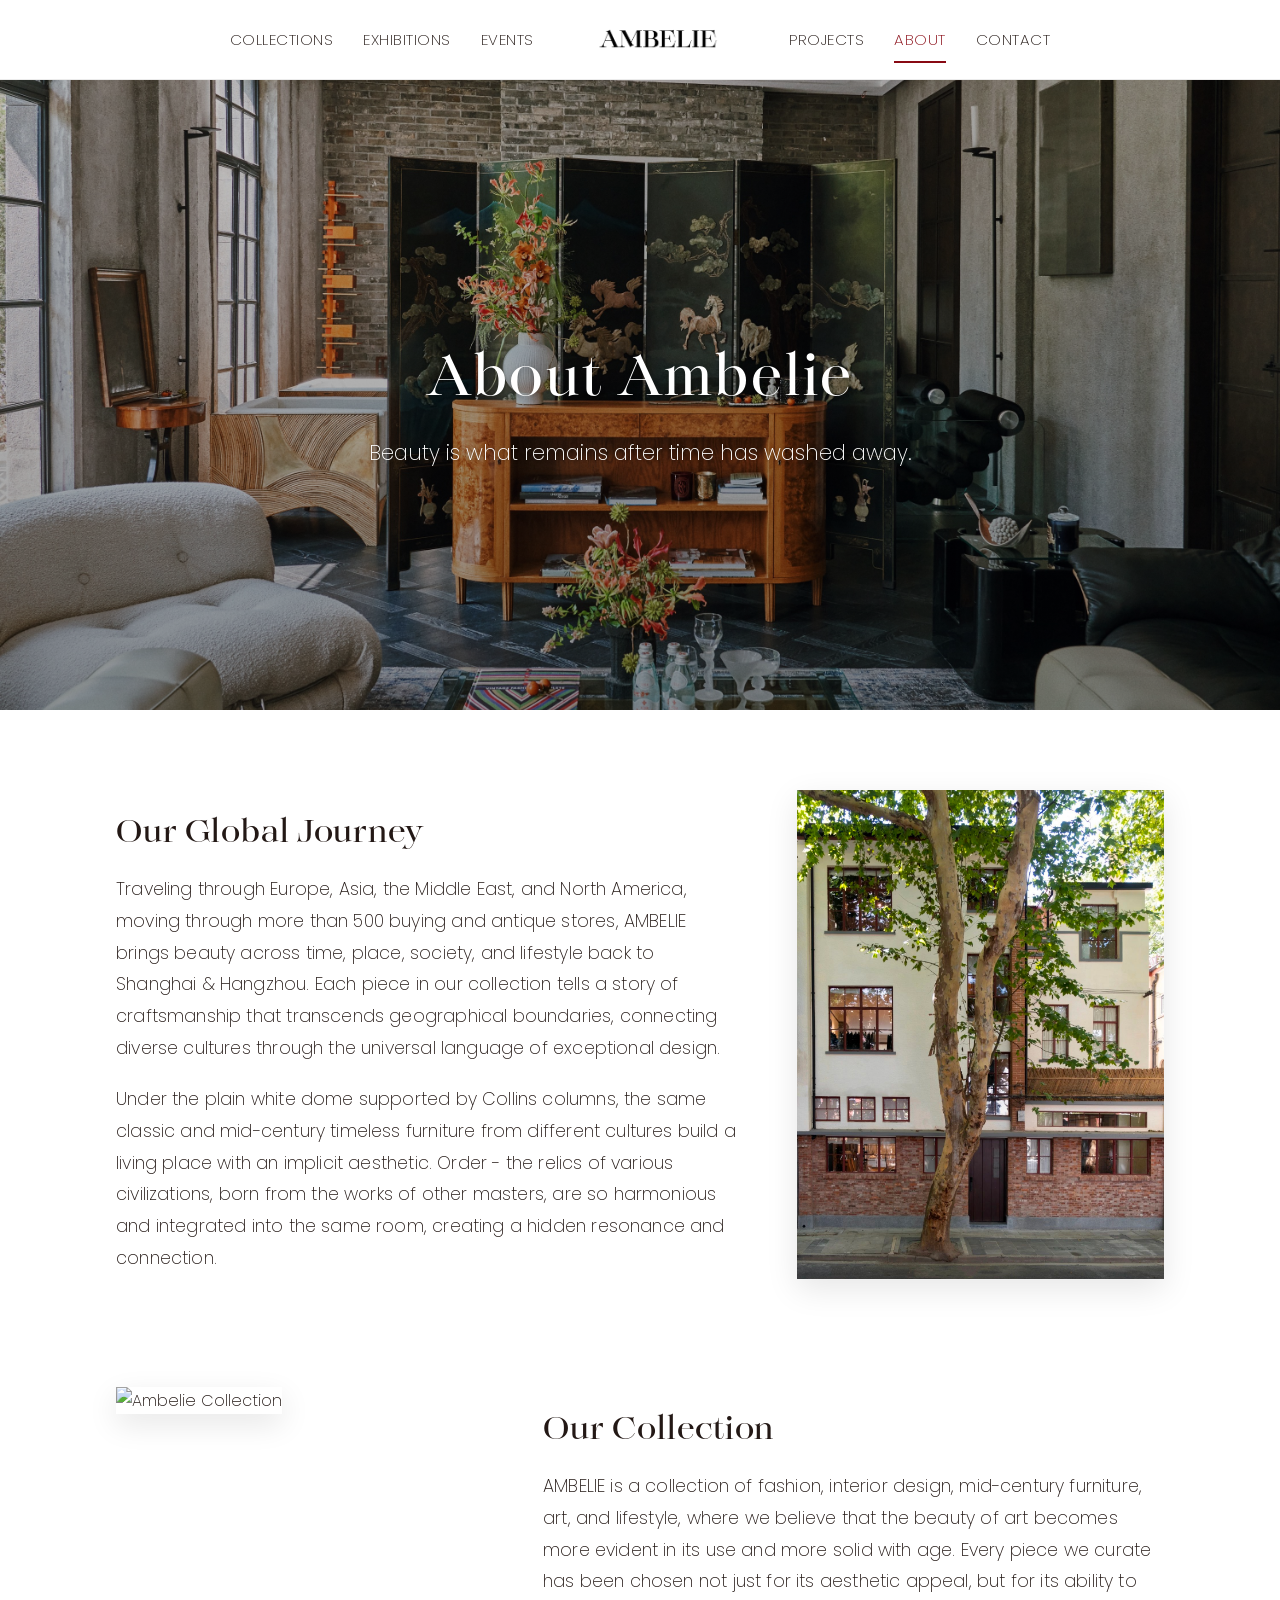
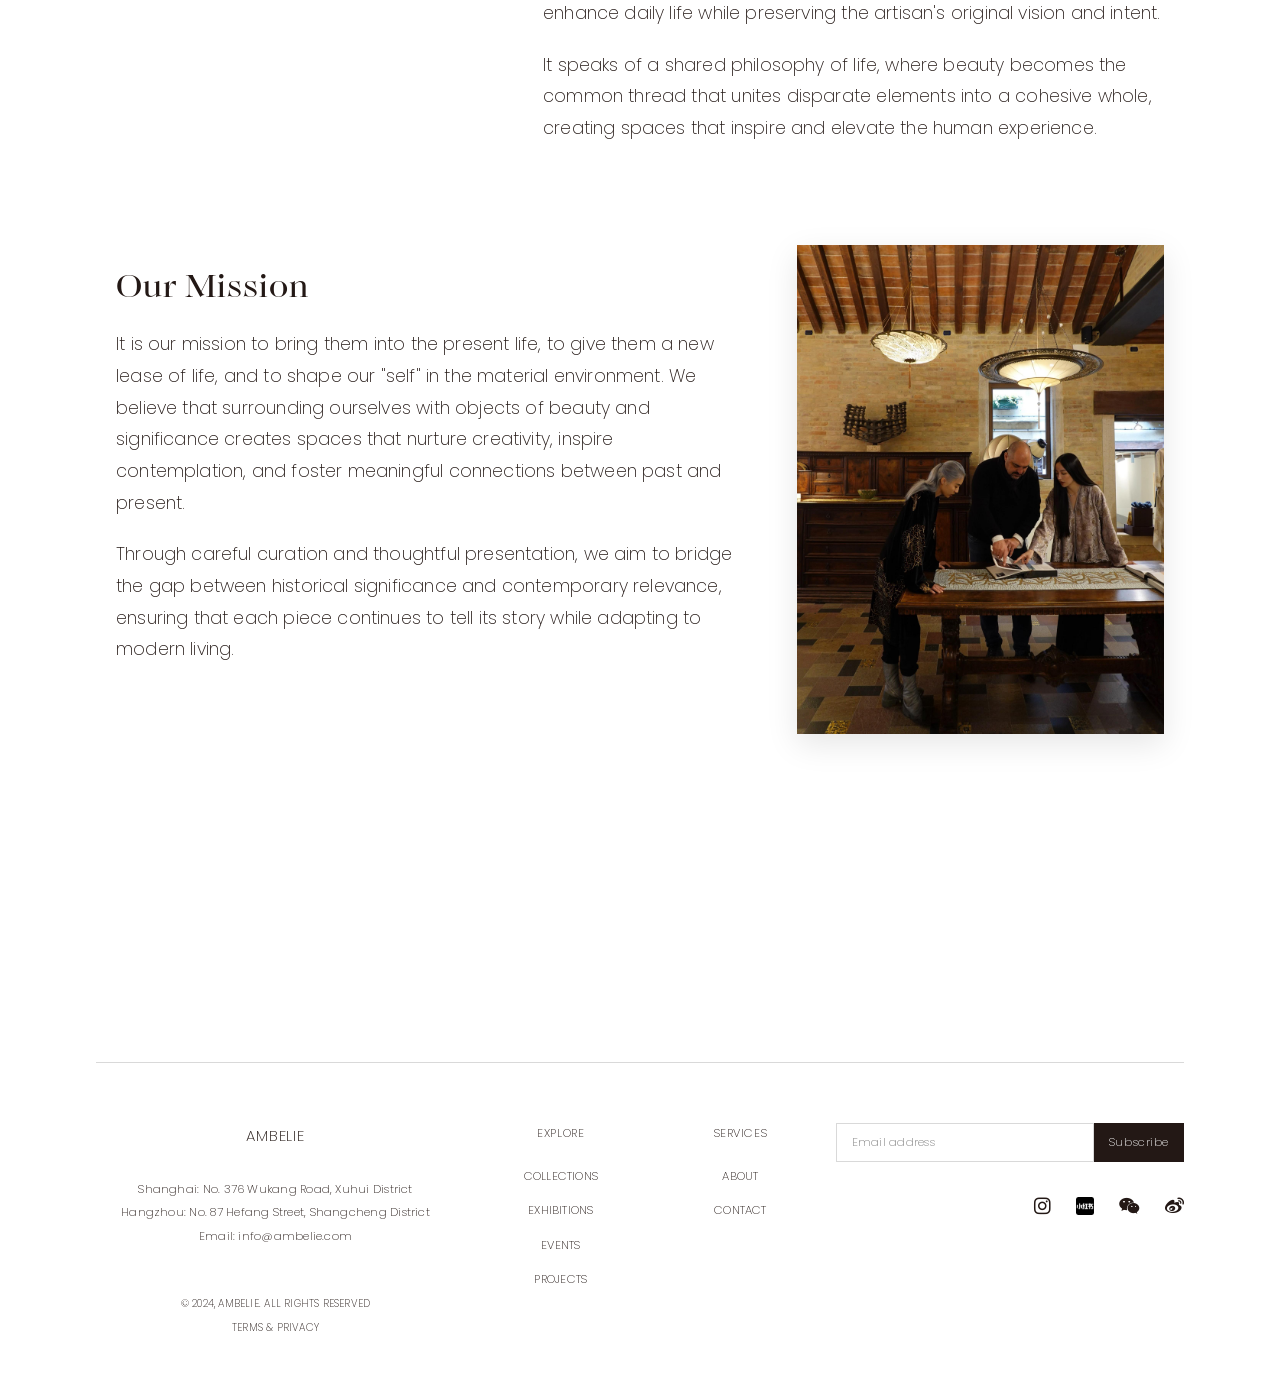
==== commit 1ec1d4c0: "Add files via upload" ====
--- a/about.html
+++ b/about.html
@@ -12,13 +12,13 @@
         <nav class="main-navigation left-navigation">
             <ul>
                 <li class="menu-item" data-target="collection-menu">
-                    <a href="javascript:void(0)">COLLECTION</a>
-                </li>
-                <li class="menu-item">
-                    <a href="exhibitions.html">EXHIBITION</a>
-                </li>
-                <li class="menu-item">
-                    <a href="event.html">EVENT</a>
+                    <a href="javascript:void(0)">COLLECTIONS</a>
+                </li>
+                <li class="menu-item">
+                    <a href="exhibitions.html">EXHIBITIONS</a>
+                </li>
+                <li class="menu-item">
+                    <a href="event.html">EVENTS</a>
                 </li>
             </ul>
         </nav>
@@ -51,7 +51,6 @@
                 <ul>
                     <li class="primary-category" data-category="asian-art">Asian art</li>
                     <li class="primary-category" data-category="antique">Antique</li>
-                    <li class="primary-category" data-category="vintage">Vintage</li>
                     <li class="primary-category" data-category="designers">Designers</li>
                     <li class="primary-category" data-category="fashion">Fashion</li>
                     <li class="primary-category" data-category="brands">Cooperative Brands</li>
@@ -73,19 +72,6 @@
                 </div>
                 <!-- Antique -->
                 <div class="menu-section" data-section="antique">
-                    <ul class="menu-links">
-                        <li><a href="category/dividers.html">Dividers</a></li>
-                        <li><a href="category/chairs.html">Chairs</a></li>
-                        <li><a href="category/sofas.html">Sofas</a></li>
-                        <li><a href="category/coffee-tables.html">Coffee tables</a></li>
-                        <li><a href="category/tables.html">Tables</a></li>
-                        <li><a href="category/cabinets.html">Cabinets</a></li>
-                        <li><a href="category/lighting.html">Lighting</a></li>
-                        <li><a href="category/others.html">Others</a></li>
-                    </ul>
-                </div>
-                <!-- Vintage -->
-                <div class="menu-section" data-section="vintage">
                     <ul class="menu-links">
                         <li><a href="category/dividers.html">Dividers</a></li>
                         <li><a href="category/chairs.html">Chairs</a></li>
@@ -231,9 +217,9 @@
                 <div class="footer-links-group">
                     <h3>EXPLORE</h3>
                     <ul>
-                        <li><a href="category/all.html">COLLECTION</a></li>
-                        <li><a href="exhibitions.html">EXHIBITION</a></li>
-                        <li><a href="event.html">EVENT</a></li>
+                        <li><a href="category/all.html">COLLECTIONS</a></li>
+                        <li><a href="exhibitions.html">EXHIBITIONS</a></li>
+                        <li><a href="event.html">EVENTS</a></li>
                         <li><a href="projects.html">PROJECTS</a></li>
                     </ul>
                 </div>
